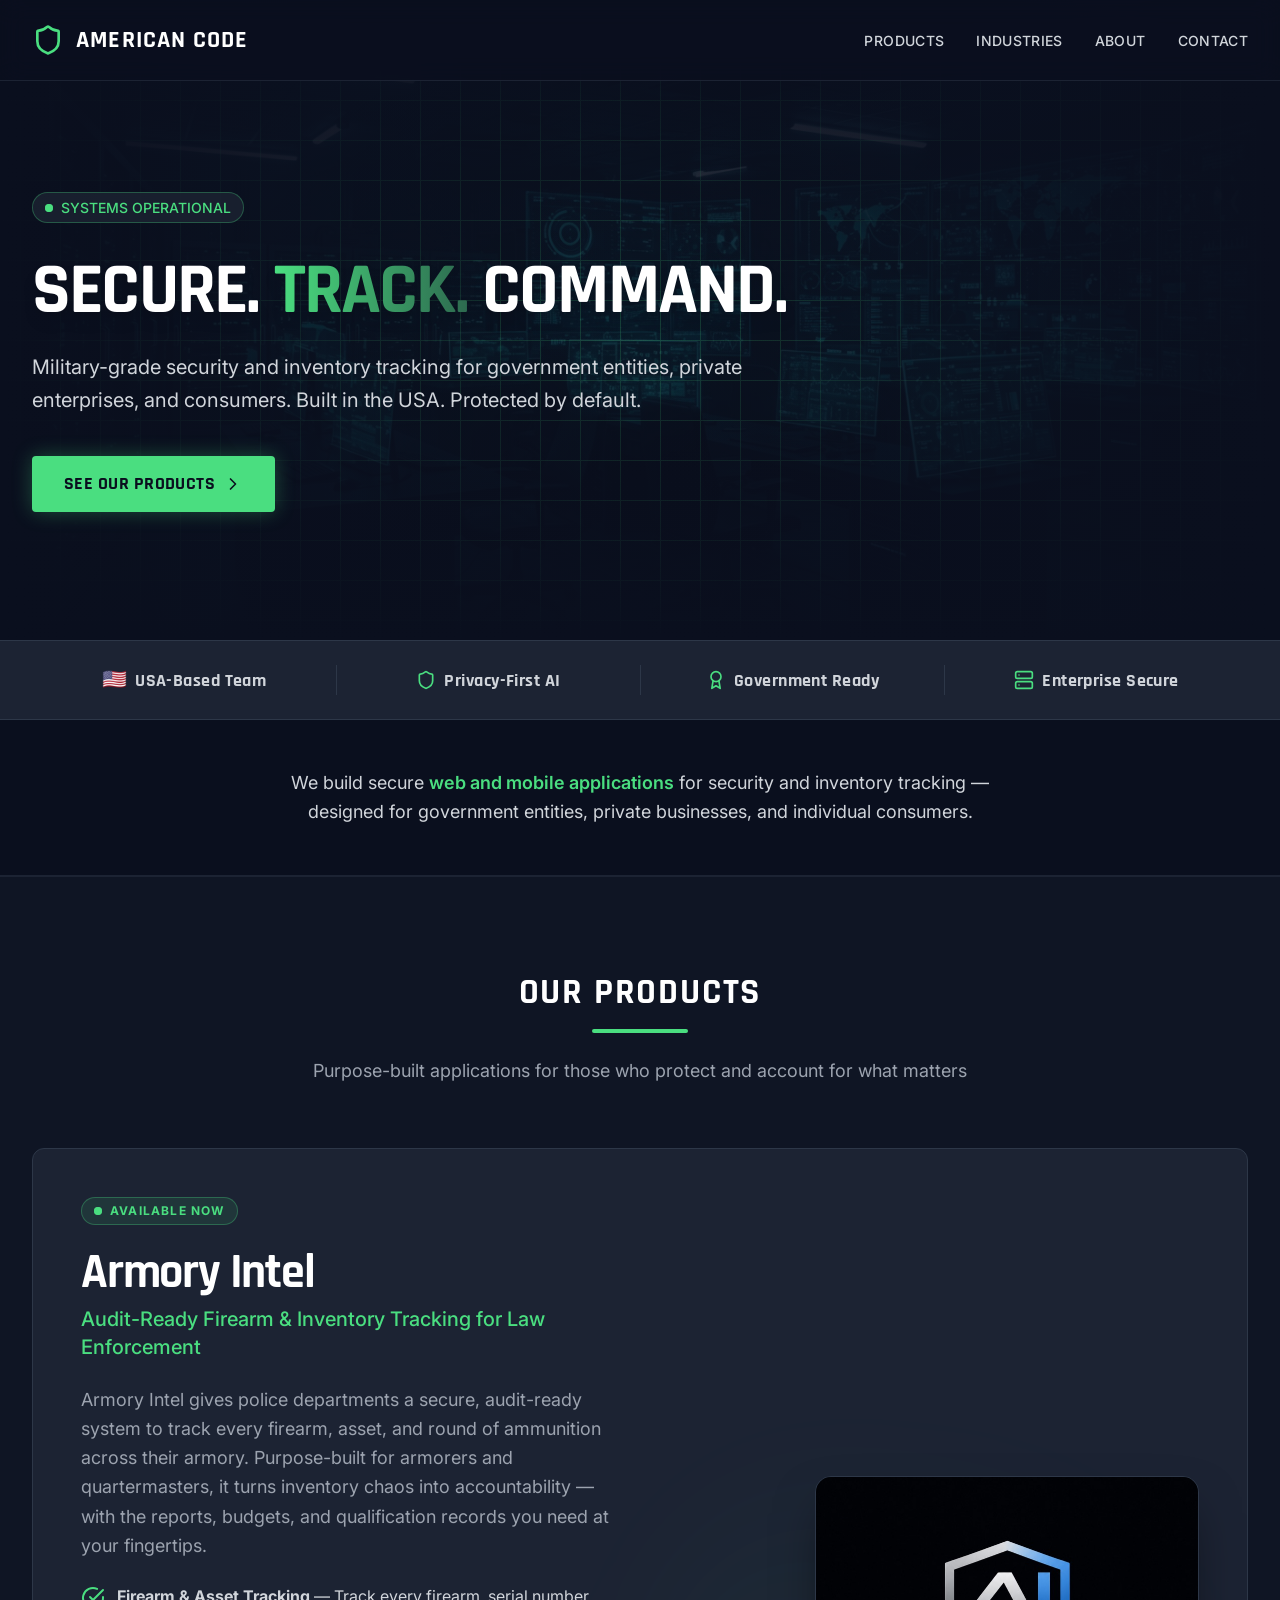
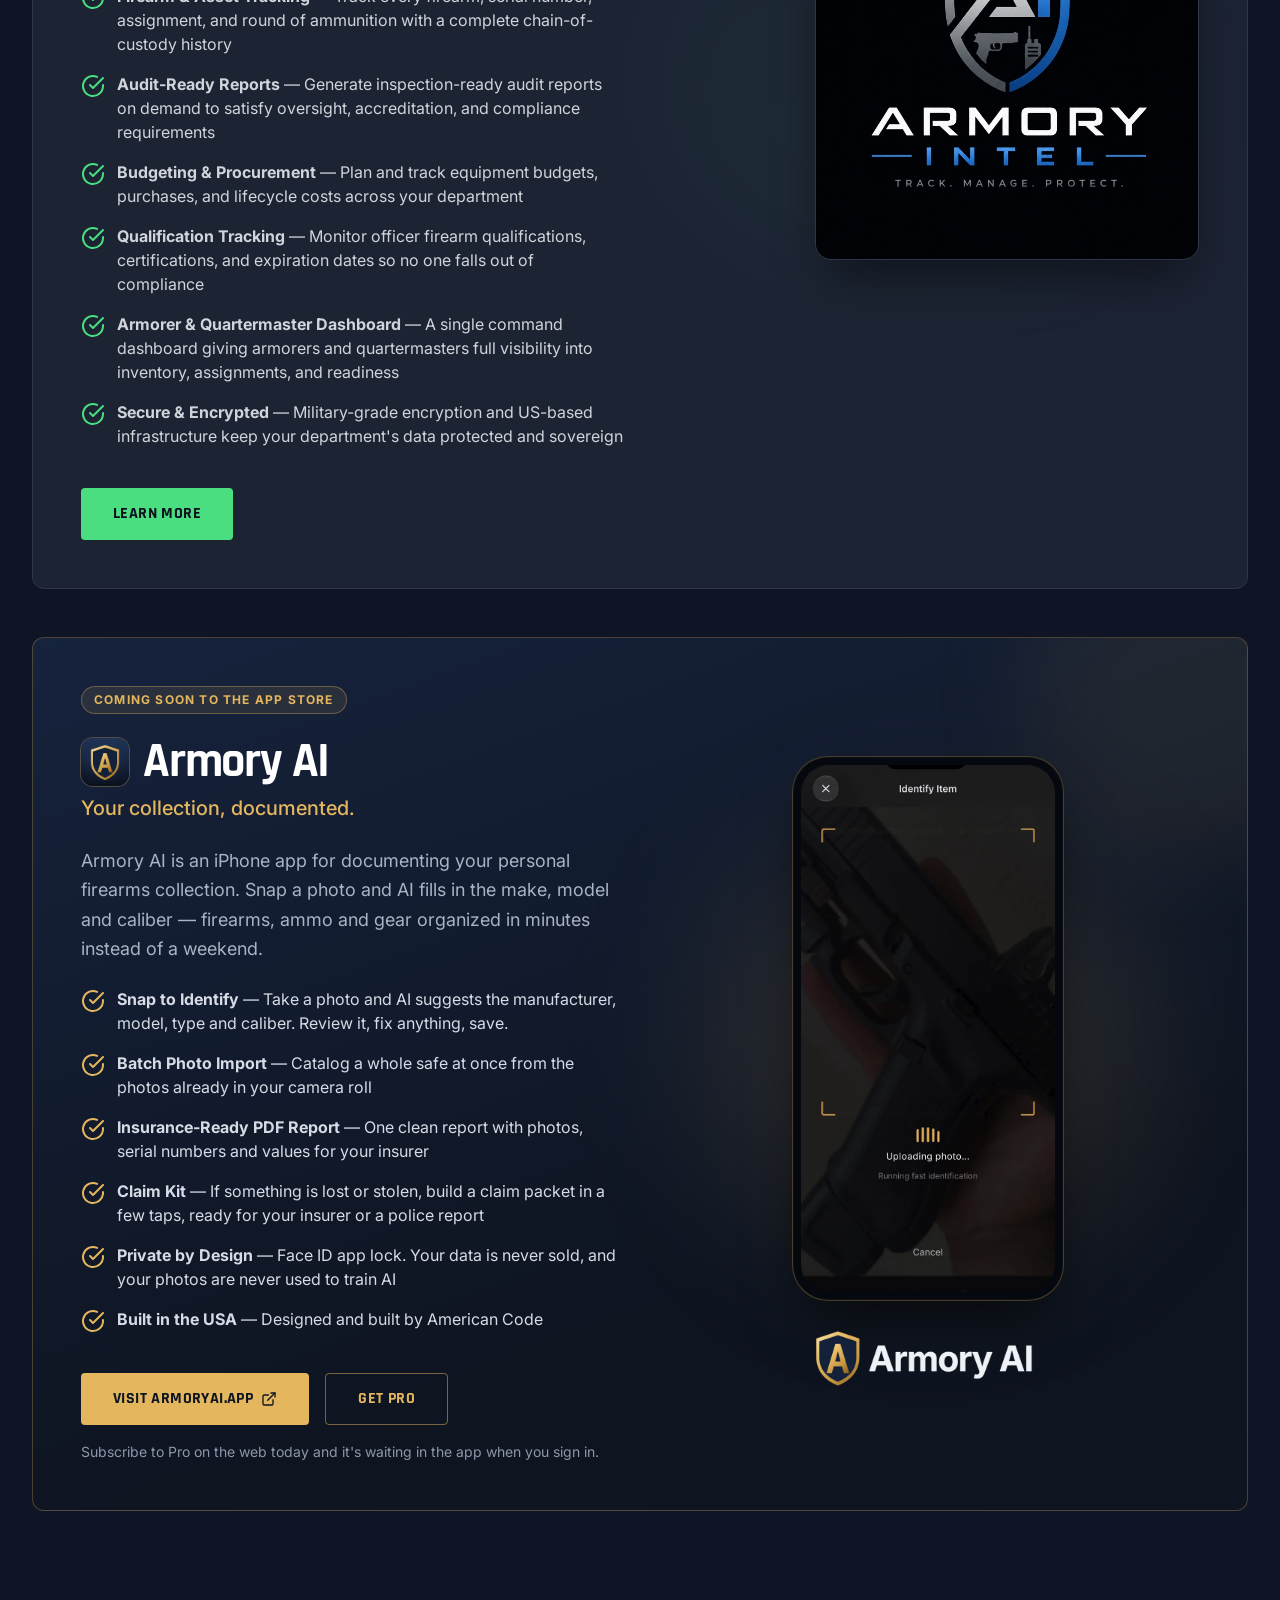
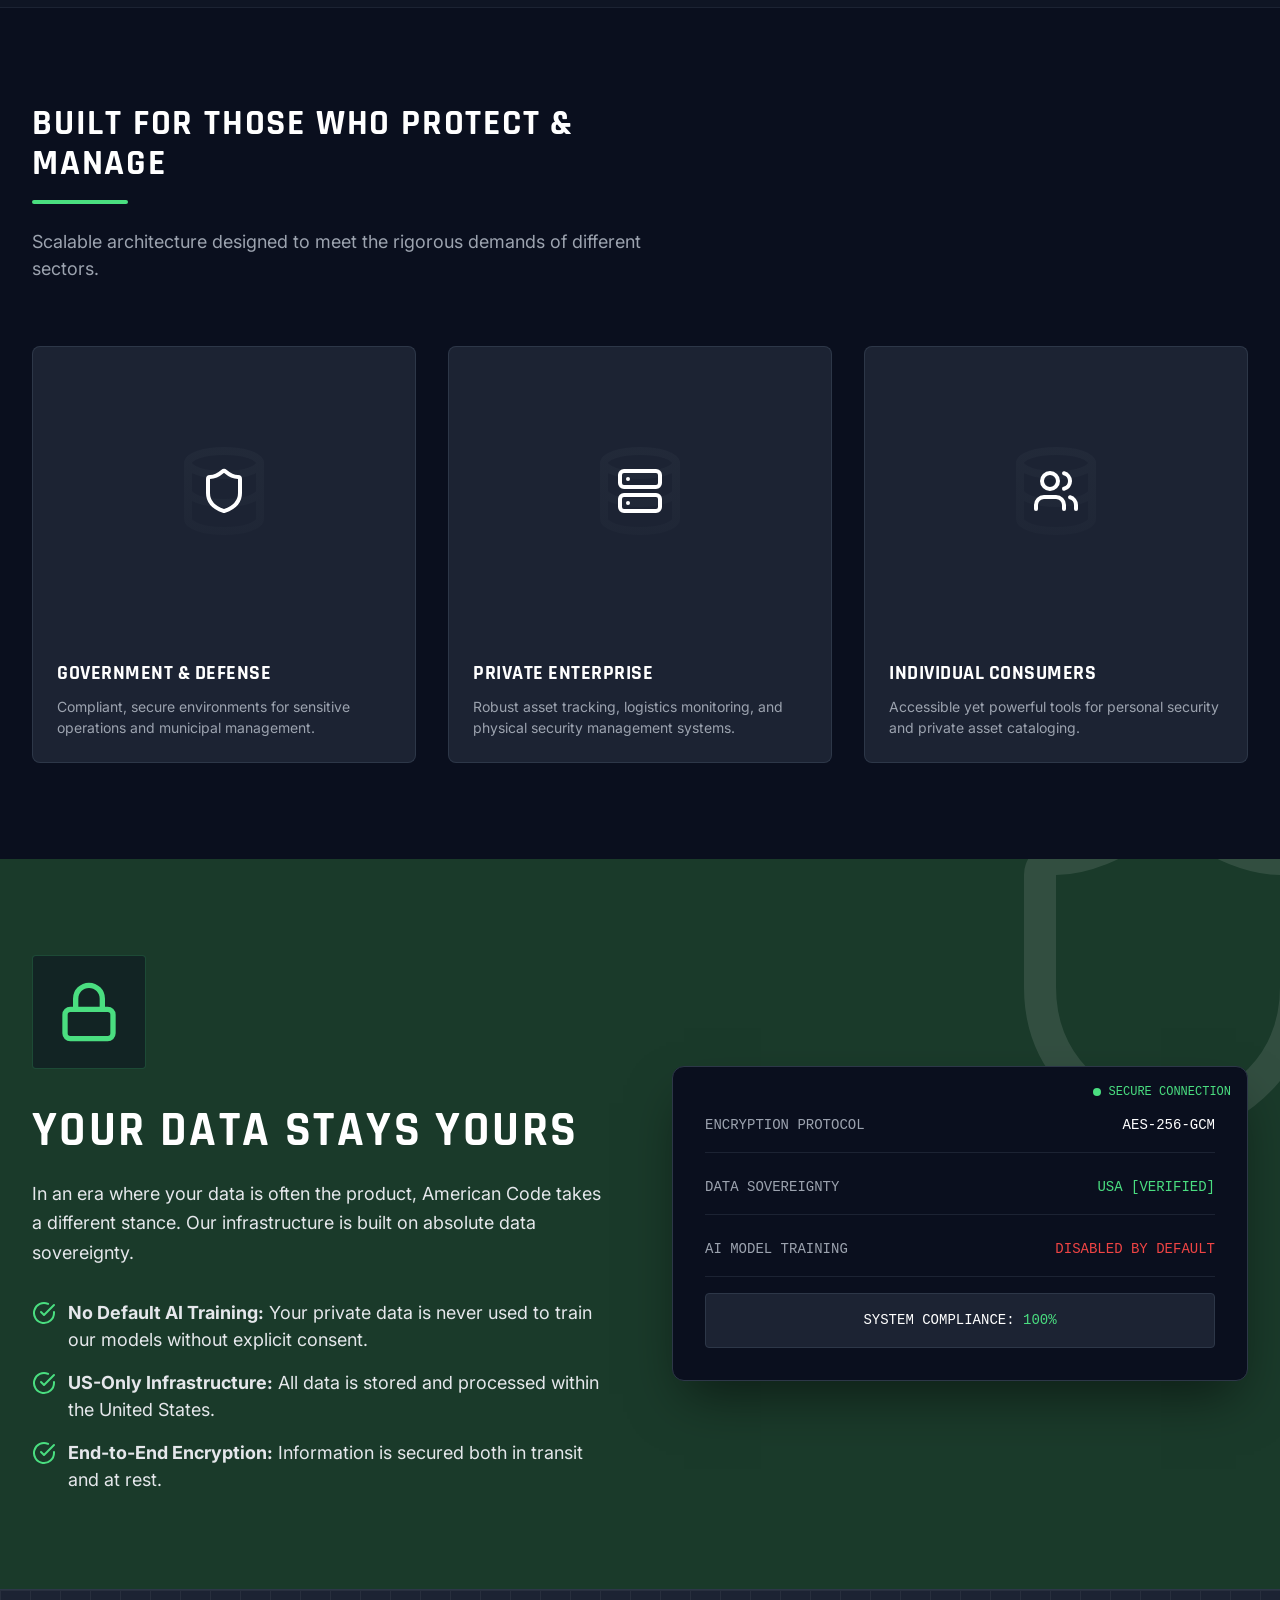
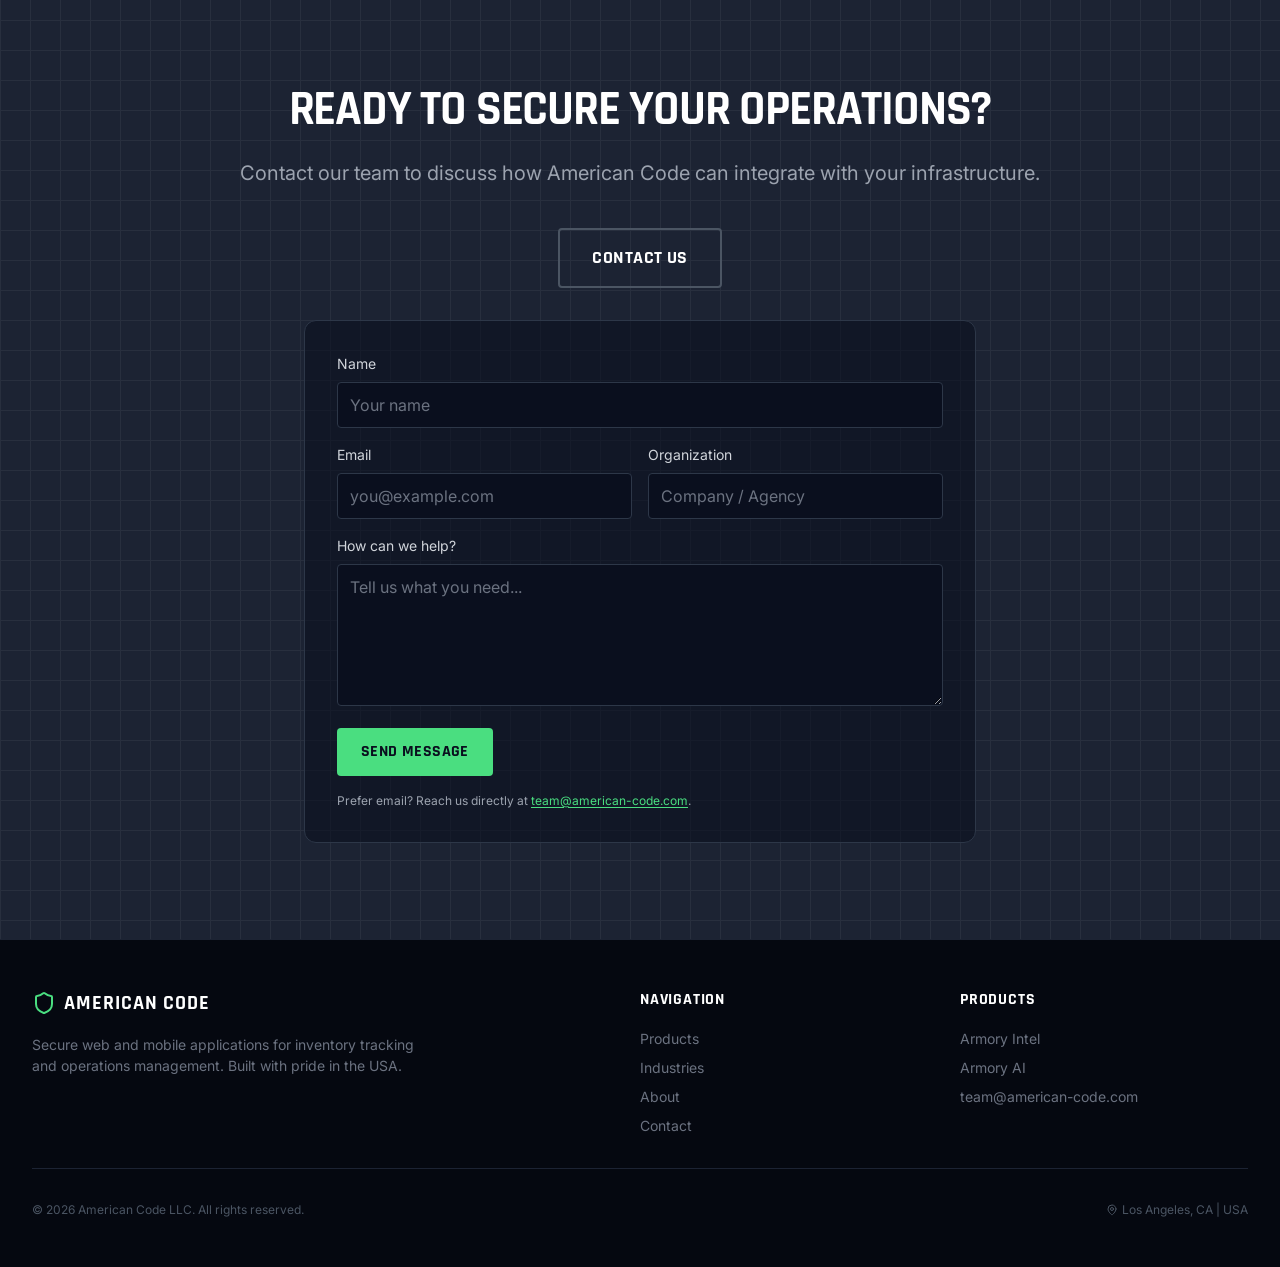
==== index.html @ b0c398af "feat: static American Code site with Armory AI replacing Vault AI Port of the Replit Next.js marketi" ====
<!doctype html>
<html lang="en">
<head>
  <meta charset="utf-8">
  <meta name="viewport" content="width=device-width, initial-scale=1">
  <title>American Code LLC — Secure Web &amp; Mobile Applications</title>
  <meta name="description" content="American Code LLC builds military-grade web and mobile applications for security and inventory tracking. Home of Armory Intel for police departments and Armory AI for personal firearm collections. Los Angeles, CA — 100% USA-based team.">
  <meta name="keywords" content="security apps, inventory tracking, government software, Armory Intel, Armory AI, firearm tracking, firearm collection app, police armory software, law enforcement inventory, audit ready reports, firearm qualification tracking, armorer quartermaster software, USA made software, Los Angeles tech">
  <meta name="robots" content="index, follow">
  <link rel="canonical" href="https://american-code.com/">
  <meta name="theme-color" content="#0a0f1e">

  <meta property="og:type" content="website">
  <meta property="og:locale" content="en_US">
  <meta property="og:site_name" content="American Code LLC">
  <meta property="og:url" content="https://american-code.com/">
  <meta property="og:title" content="American Code LLC — Secure Web &amp; Mobile Applications">
  <meta property="og:description" content="Home of Armory Intel and Armory AI. Secure inventory tracking for police departments and personal firearm collections. Built in Los Angeles with a 100% USA-based team.">
  <meta property="og:image" content="https://american-code.com/assets/og.jpg">
  <meta property="og:image:width" content="1200">
  <meta property="og:image:height" content="630">
  <meta property="og:image:alt" content="American Code LLC — Secure. Track. Command.">
  <meta name="twitter:card" content="summary_large_image">
  <meta name="twitter:title" content="American Code LLC">
  <meta name="twitter:description" content="Secure web &amp; mobile applications for security and inventory tracking. Privacy-first. USA-built.">
  <meta name="twitter:image" content="https://american-code.com/assets/og.jpg">

  <link rel="icon" href="favicon.svg" type="image/svg+xml">
  <link rel="icon" href="assets/favicon-32.png" sizes="32x32" type="image/png">
  <link rel="apple-touch-icon" href="assets/apple-touch-icon.png">

  <link rel="preconnect" href="https://fonts.googleapis.com">
  <link rel="preconnect" href="https://fonts.gstatic.com" crossorigin>
  <link href="https://fonts.googleapis.com/css2?family=Rajdhani:wght@500;600;700&family=Inter:wght@300;400;500;600&display=swap" rel="stylesheet">
  <link rel="stylesheet" href="styles.css">

  <script type="application/ld+json">
  {
    "@context": "https://schema.org",
    "@type": "Organization",
    "name": "American Code LLC",
    "url": "https://american-code.com/",
    "email": "team@american-code.com",
    "address": { "@type": "PostalAddress", "addressLocality": "Los Angeles", "addressRegion": "CA", "addressCountry": "US" }
  }
  </script>
</head>
<body>
  <svg width="0" height="0" style="position:absolute" aria-hidden="true">
    <defs>
      <symbol id="i-shield" viewBox="0 0 24 24"><path d="M20 13c0 5-3.5 7.5-7.66 8.95a1 1 0 0 1-.67-.01C7.5 20.5 4 18 4 13V6a1 1 0 0 1 1-1c2 0 4.5-1.2 6.24-2.72a1.17 1.17 0 0 1 1.52 0C14.51 3.81 17 5 19 5a1 1 0 0 1 1 1z"/></symbol>
      <symbol id="i-check" viewBox="0 0 24 24"><path d="M22 11.08V12a10 10 0 1 1-5.93-9.14"/><path d="m9 11 3 3L22 4"/></symbol>
      <symbol id="i-award" viewBox="0 0 24 24"><circle cx="12" cy="8" r="6"/><path d="M15.48 12.89 17 22l-5-3-5 3 1.52-9.11"/></symbol>
      <symbol id="i-server" viewBox="0 0 24 24"><rect width="20" height="8" x="2" y="2" rx="2" ry="2"/><rect width="20" height="8" x="2" y="14" rx="2" ry="2"/><line x1="6" x2="6.01" y1="6" y2="6"/><line x1="6" x2="6.01" y1="18" y2="18"/></symbol>
      <symbol id="i-database" viewBox="0 0 24 24"><ellipse cx="12" cy="5" rx="9" ry="3"/><path d="M3 5v14a9 3 0 0 0 18 0V5"/><path d="M3 12a9 3 0 0 0 18 0"/></symbol>
      <symbol id="i-users" viewBox="0 0 24 24"><path d="M16 21v-2a4 4 0 0 0-4-4H6a4 4 0 0 0-4 4v2"/><circle cx="9" cy="7" r="4"/><path d="M22 21v-2a4 4 0 0 0-3-3.87"/><path d="M16 3.13a4 4 0 0 1 0 7.75"/></symbol>
      <symbol id="i-lock" viewBox="0 0 24 24"><rect width="18" height="11" x="3" y="11" rx="2" ry="2"/><path d="M7 11V7a5 5 0 0 1 10 0v4"/></symbol>
      <symbol id="i-chevron" viewBox="0 0 24 24"><path d="m9 18 6-6-6-6"/></symbol>
      <symbol id="i-pin" viewBox="0 0 24 24"><path d="M20 10c0 6-8 12-8 12s-8-6-8-12a8 8 0 0 1 16 0Z"/><circle cx="12" cy="10" r="3"/></symbol>
      <symbol id="i-external" viewBox="0 0 24 24"><path d="M15 3h6v6"/><path d="M10 14 21 3"/><path d="M18 13v6a2 2 0 0 1-2 2H5a2 2 0 0 1-2-2V8a2 2 0 0 1 2-2h6"/></symbol>
    </defs>
  </svg>

  <!-- NAV BAR -->
  <nav class="nav" aria-label="Main">
    <div class="wrap nav-row">
      <a class="nav-brand" href="#top">
        <svg class="icon icon-8 green"><use href="#i-shield"/></svg>
        <span>AMERICAN CODE</span>
      </a>
      <div class="nav-links">
        <a href="#products">Products</a>
        <a href="#industries">Industries</a>
        <a href="#about">About</a>
        <a href="#contact-form">Contact</a>
      </div>
      <button class="nav-toggle" type="button" aria-label="Toggle mobile menu" aria-expanded="false" aria-controls="mobile-menu">
        <svg class="icon icon-6 open" viewBox="0 0 24 24"><line x1="4" x2="20" y1="6" y2="6"/><line x1="4" x2="20" y1="12" y2="12"/><line x1="4" x2="20" y1="18" y2="18"/></svg>
        <svg class="icon icon-6 close" viewBox="0 0 24 24"><path d="M18 6 6 18"/><path d="m6 6 12 12"/></svg>
      </button>
    </div>
    <div class="mobile-menu" id="mobile-menu" hidden>
      <a href="#products">Products</a>
      <a href="#industries">Industries</a>
      <a href="#about">About</a>
      <a href="#contact-form">Contact</a>
    </div>
  </nav>

  <main id="top">
    <!-- HERO -->
    <section class="hero">
      <div class="hero-bg" aria-hidden="true">
        <img src="assets/ac-hero.jpg" alt="">
        <div class="hero-grid"></div>
        <div class="fade-v"></div>
        <div class="fade-h"></div>
      </div>
      <div class="wrap hero-content">
        <div class="status-pill"><span class="ping"><span></span><span></span></span>SYSTEMS OPERATIONAL</div>
        <h1>Secure. <span class="grad">Track.</span> Command.</h1>
        <p class="hero-lede">Military-grade security and inventory tracking for government entities, private enterprises, and consumers. Built in the USA. Protected by default.</p>
        <div class="hero-cta">
          <a class="btn btn-green btn-lg btn-glow" href="#products">SEE OUR PRODUCTS <svg class="icon icon-5"><use href="#i-chevron"/></svg></a>
        </div>
      </div>
    </section>

    <!-- TRUST STRIP -->
    <div class="trust">
      <div class="wrap trust-grid">
        <div><span class="flag" aria-hidden="true">🇺🇸</span> USA-Based Team</div>
        <div><svg class="icon icon-5 green"><use href="#i-shield"/></svg> Privacy-First AI</div>
        <div><svg class="icon icon-5 green"><use href="#i-award"/></svg> Government Ready</div>
        <div><svg class="icon icon-5 green"><use href="#i-server"/></svg> Enterprise Secure</div>
      </div>
    </div>

    <!-- WHAT WE BUILD -->
    <div class="what" id="about">
      <div class="wrap narrow">
        <p>We build secure <span class="green strong">web and mobile applications</span> for security and inventory tracking — designed for government entities, private businesses, and individual consumers.</p>
      </div>
    </div>

    <!-- PRODUCTS -->
    <section id="products" class="products">
      <div class="wrap">
        <div class="section-head center">
          <h2>Our Products</h2>
          <div class="rule"></div>
          <p>Purpose-built applications for those who protect and account for what matters</p>
        </div>

        <div class="product-stack">
          <!-- Armory Intel -->
          <article class="product">
            <div class="product-grid">
              <div class="product-copy">
                <div class="badge badge-green"><span class="ping"><span></span><span></span></span>AVAILABLE NOW</div>
                <div>
                  <h3>Armory Intel</h3>
                  <p class="product-tag green">Audit-Ready Firearm &amp; Inventory Tracking for Law Enforcement</p>
                </div>
                <p class="product-desc">Armory Intel gives police departments a secure, audit-ready system to track every firearm, asset, and round of ammunition across their armory. Purpose-built for armorers and quartermasters, it turns inventory chaos into accountability — with the reports, budgets, and qualification records you need at your fingertips.</p>
                <ul class="checks">
                  <li><svg class="icon icon-6 green"><use href="#i-check"/></svg><span><strong>Firearm &amp; Asset Tracking</strong> — Track every firearm, serial number, assignment, and round of ammunition with a complete chain-of-custody history</span></li>
                  <li><svg class="icon icon-6 green"><use href="#i-check"/></svg><span><strong>Audit-Ready Reports</strong> — Generate inspection-ready audit reports on demand to satisfy oversight, accreditation, and compliance requirements</span></li>
                  <li><svg class="icon icon-6 green"><use href="#i-check"/></svg><span><strong>Budgeting &amp; Procurement</strong> — Plan and track equipment budgets, purchases, and lifecycle costs across your department</span></li>
                  <li><svg class="icon icon-6 green"><use href="#i-check"/></svg><span><strong>Qualification Tracking</strong> — Monitor officer firearm qualifications, certifications, and expiration dates so no one falls out of compliance</span></li>
                  <li><svg class="icon icon-6 green"><use href="#i-check"/></svg><span><strong>Armorer &amp; Quartermaster Dashboard</strong> — A single command dashboard giving armorers and quartermasters full visibility into inventory, assignments, and readiness</span></li>
                  <li><svg class="icon icon-6 green"><use href="#i-check"/></svg><span><strong>Secure &amp; Encrypted</strong> — Military-grade encryption and US-based infrastructure keep your department's data protected and sovereign</span></li>
                </ul>
                <div class="product-actions">
                  <a class="btn btn-green btn-lift" href="https://armoryintel.co" target="_blank" rel="noopener noreferrer">LEARN MORE</a>
                </div>
              </div>
              <div class="product-visual">
                <div class="glow glow-green" aria-hidden="true"></div>
                <img class="intel-logo" src="assets/armoryintel-logo.jpg" width="760" height="760" alt="Armory Intel" loading="lazy">
              </div>
            </div>
          </article>

          <!-- Armory AI -->
          <article class="product product-armory" id="armory-ai">
            <div class="product-grid">
              <div class="product-copy">
                <div class="badge badge-brass">COMING SOON TO THE APP STORE</div>
                <div>
                  <h3 class="armory-title"><img src="assets/armory-ai-icon.png" width="48" height="48" alt="">Armory AI</h3>
                  <p class="product-tag brass">Your collection, documented.</p>
                </div>
                <p class="product-desc">Armory AI is an iPhone app for documenting your personal firearms collection. Snap a photo and AI fills in the make, model and caliber — firearms, ammo and gear organized in minutes instead of a weekend.</p>
                <ul class="checks checks-brass">
                  <li><svg class="icon icon-6 brass"><use href="#i-check"/></svg><span><strong>Snap to Identify</strong> — Take a photo and AI suggests the manufacturer, model, type and caliber. Review it, fix anything, save.</span></li>
                  <li><svg class="icon icon-6 brass"><use href="#i-check"/></svg><span><strong>Batch Photo Import</strong> — Catalog a whole safe at once from the photos already in your camera roll</span></li>
                  <li><svg class="icon icon-6 brass"><use href="#i-check"/></svg><span><strong>Insurance-Ready PDF Report</strong> — One clean report with photos, serial numbers and values for your insurer</span></li>
                  <li><svg class="icon icon-6 brass"><use href="#i-check"/></svg><span><strong>Claim Kit</strong> — If something is lost or stolen, build a claim packet in a few taps, ready for your insurer or a police report</span></li>
                  <li><svg class="icon icon-6 brass"><use href="#i-check"/></svg><span><strong>Private by Design</strong> — Face ID app lock. Your data is never sold, and your photos are never used to train AI</span></li>
                  <li><svg class="icon icon-6 brass"><use href="#i-check"/></svg><span><strong>Built in the USA</strong> — Designed and built by American Code</span></li>
                </ul>
                <div class="product-actions">
                  <a class="btn btn-brass btn-lift" href="https://armoryai.app" target="_blank" rel="noopener">VISIT ARMORYAI.APP <svg class="icon icon-4"><use href="#i-external"/></svg></a>
                  <a class="btn btn-outline-brass" href="https://armoryai.app/pro/" target="_blank" rel="noopener">GET PRO</a>
                </div>
                <p class="product-note">Subscribe to Pro on the web today and it's waiting in the app when you sign in.</p>
              </div>
              <div class="product-visual">
                <div class="glow glow-brass" aria-hidden="true"></div>
                <div class="phone">
                  <img src="assets/armory-ai-demo.webp" width="680" height="1410" alt="Armory AI scanning a photo of a pistol and identifying it as a Glock 45 Gen 5 MOS, 9mm" loading="lazy">
                </div>
                <img class="armory-wordmark" src="assets/armory-ai-logo.png" width="640" height="177" alt="Armory AI" loading="lazy">
              </div>
            </div>
          </article>
        </div>
      </div>
    </section>

    <!-- INDUSTRIES -->
    <section id="industries" class="industries">
      <div class="wrap">
        <div class="section-head">
          <h2>Built For Those Who Protect &amp; Manage</h2>
          <div class="rule left"></div>
          <p>Scalable architecture designed to meet the rigorous demands of different sectors.</p>
        </div>
        <div class="ind-grid">
          <div class="ind">
            <div class="ind-art"><svg class="icon bg-icon"><use href="#i-database"/></svg><svg class="icon fg-icon"><use href="#i-shield"/></svg></div>
            <div class="ind-body"><h4>Government &amp; Defense</h4><p>Compliant, secure environments for sensitive operations and municipal management.</p></div>
          </div>
          <div class="ind">
            <div class="ind-art"><svg class="icon bg-icon"><use href="#i-database"/></svg><svg class="icon fg-icon"><use href="#i-server"/></svg></div>
            <div class="ind-body"><h4>Private Enterprise</h4><p>Robust asset tracking, logistics monitoring, and physical security management systems.</p></div>
          </div>
          <div class="ind">
            <div class="ind-art"><svg class="icon bg-icon"><use href="#i-database"/></svg><svg class="icon fg-icon"><use href="#i-users"/></svg></div>
            <div class="ind-body"><h4>Individual Consumers</h4><p>Accessible yet powerful tools for personal security and private asset cataloging.</p></div>
          </div>
        </div>
      </div>
    </section>

    <!-- PRIVACY -->
    <section class="privacy" id="privacy">
      <svg class="privacy-shield icon" aria-hidden="true"><use href="#i-shield"/></svg>
      <div class="wrap privacy-row">
        <div class="privacy-copy">
          <div class="lock-box"><svg class="icon icon-16 green"><use href="#i-lock"/></svg></div>
          <h2>Your Data Stays Yours</h2>
          <p class="privacy-lede">In an era where your data is often the product, American Code takes a different stance. Our infrastructure is built on absolute data sovereignty.</p>
          <ul class="checks checks-lg">
            <li><svg class="icon icon-6 green"><use href="#i-check"/></svg><span><strong>No Default AI Training:</strong> Your private data is never used to train our models without explicit consent.</span></li>
            <li><svg class="icon icon-6 green"><use href="#i-check"/></svg><span><strong>US-Only Infrastructure:</strong> All data is stored and processed within the United States.</span></li>
            <li><svg class="icon icon-6 green"><use href="#i-check"/></svg><span><strong>End-to-End Encryption:</strong> Information is secured both in transit and at rest.</span></li>
          </ul>
        </div>
        <div class="privacy-panel-wrap">
          <div class="terminal">
            <div class="terminal-status"><span class="dot"></span>SECURE CONNECTION</div>
            <div class="terminal-rows">
              <div class="trow"><span>ENCRYPTION PROTOCOL</span><span class="white">AES-256-GCM</span></div>
              <div class="trow"><span>DATA SOVEREIGNTY</span><span class="green">USA [VERIFIED]</span></div>
              <div class="trow"><span>AI MODEL TRAINING</span><span class="red">DISABLED BY DEFAULT</span></div>
              <div class="tfoot">SYSTEM COMPLIANCE: <span class="green">100%</span></div>
            </div>
          </div>
        </div>
      </div>
    </section>

    <!-- CONTACT -->
    <section id="contact" class="contact">
      <div class="contact-grid" aria-hidden="true"></div>
      <div class="wrap mid center contact-inner">
        <h2>Ready to Secure Your Operations?</h2>
        <p class="contact-lede">Contact our team to discuss how American Code can integrate with your infrastructure.</p>
        <div class="contact-cta">
          <a class="btn btn-ghost btn-lg" href="#contact-form">CONTACT US</a>
        </div>

        <div id="contact-form" class="form-wrap">
          <form class="form" action="mailto:team@american-code.com" method="post" enctype="text/plain">
            <div class="field">
              <label for="f-name">Name</label>
              <input id="f-name" name="name" required placeholder="Your name" autocomplete="name">
            </div>
            <div class="field-row">
              <div class="field">
                <label for="f-email">Email</label>
                <input id="f-email" name="email" type="email" required placeholder="you@example.com" autocomplete="email">
              </div>
              <div class="field">
                <label for="f-org">Organization</label>
                <input id="f-org" name="organization" placeholder="Company / Agency" autocomplete="organization">
              </div>
            </div>
            <div class="field">
              <label for="f-msg">How can we help?</label>
              <textarea id="f-msg" name="message" rows="5" required placeholder="Tell us what you need..."></textarea>
            </div>
            <p class="form-status" role="status" hidden></p>
            <button class="btn btn-green" type="submit">SEND MESSAGE</button>
            <p class="form-fine">Prefer email? Reach us directly at <a href="mailto:team@american-code.com">team@american-code.com</a>.</p>
          </form>
        </div>
      </div>
    </section>
  </main>

  <!-- FOOTER -->
  <footer class="footer">
    <div class="wrap">
      <div class="footer-grid">
        <div class="footer-about">
          <div class="footer-brand"><svg class="icon icon-6 green"><use href="#i-shield"/></svg><span>AMERICAN CODE</span></div>
          <p>Secure web and mobile applications for inventory tracking and operations management. Built with pride in the USA.</p>
        </div>
        <div>
          <h4>Navigation</h4>
          <ul>
            <li><a href="#products">Products</a></li>
            <li><a href="#industries">Industries</a></li>
            <li><a href="#about">About</a></li>
            <li><a href="#contact-form">Contact</a></li>
          </ul>
        </div>
        <div>
          <h4>Products</h4>
          <ul>
            <li><a href="https://armoryintel.co" target="_blank" rel="noopener noreferrer">Armory Intel</a></li>
            <li><a href="https://armoryai.app" target="_blank" rel="noopener">Armory AI</a></li>
            <li><a href="mailto:team@american-code.com">team@american-code.com</a></li>
          </ul>
        </div>
      </div>
      <div class="footer-bottom">
        <p>© 2026 American Code LLC. All rights reserved.</p>
        <p class="loc"><svg class="icon icon-3"><use href="#i-pin"/></svg> Los Angeles, CA | USA</p>
      </div>
    </div>
  </footer>

  <script src="main.js" defer></script>
</body>
</html>
---- styles.css ----
/* American Code LLC — static site styles (ported from the original Next.js/Tailwind build) */
:root {
  --bg: #0a0f1e;
  --bg-alt: #0f1524;
  --panel: #1c2333;
  --border: #2d3748;
  --green: #4ade80;
  --green-hover: #38b265;
  --green-deep: #2d6a4f;
  --forest: #1a3a2a;
  --footer: #050810;
  --red: #ef4444;
  --g200: #e5e7eb;
  --g300: #d1d5db;
  --g400: #9ca3af;
  --g500: #6b7280;
  --g600: #4b5563;
  /* Armory AI — Midnight & Brass */
  --navy: #0e1420;
  --navy-2: #16233d;
  --brass: #e4b65e;
  --brass-hover: #d2a24a;
  --head: "Rajdhani", system-ui, sans-serif;
  --body: "Inter", system-ui, -apple-system, "Segoe UI", sans-serif;
}

*, *::before, *::after { box-sizing: border-box; }
html { scroll-behavior: smooth; scroll-padding-top: 5rem; -webkit-text-size-adjust: 100%; }
body {
  margin: 0;
  background: var(--bg);
  color: var(--g300);
  font-family: var(--body);
  line-height: 1.5;
  overflow-x: hidden;
}
::selection { background: var(--green); color: var(--bg); }
img { max-width: 100%; display: block; }
a { color: inherit; text-decoration: none; }
h1, h2, h3, h4, p, ul { margin: 0; }
ul { padding: 0; list-style: none; }
strong { color: inherit; font-weight: 700; }

.wrap { max-width: 80rem; margin: 0 auto; padding: 0 1rem; }
.wrap.narrow { max-width: 48rem; }
.wrap.mid { max-width: 56rem; }
.center { text-align: center; }
@media (min-width: 640px) { .wrap { padding: 0 1.5rem; } }
@media (min-width: 1024px) { .wrap { padding: 0 2rem; } }

.green { color: var(--green); }
.brass { color: var(--brass); }
.red { color: var(--red); }
.white { color: #fff; }
.strong { font-weight: 600; }

/* Icons (lucide-style strokes) */
.icon { width: 1.5rem; height: 1.5rem; fill: none; stroke: currentColor; stroke-width: 2; stroke-linecap: round; stroke-linejoin: round; flex-shrink: 0; }
.icon-3 { width: .75rem; height: .75rem; }
.icon-4 { width: 1rem; height: 1rem; }
.icon-5 { width: 1.25rem; height: 1.25rem; }
.icon-6 { width: 1.5rem; height: 1.5rem; }
.icon-8 { width: 2rem; height: 2rem; }
.icon-16 { width: 4rem; height: 4rem; }

/* Buttons */
.btn {
  display: inline-flex; align-items: center; justify-content: center; gap: .5rem;
  font-family: var(--head); font-weight: 700; letter-spacing: .025em;
  padding: .875rem 2rem; border-radius: .25rem; border: 0; cursor: pointer;
  font-size: 1rem; line-height: 1.5rem;
  transition: background-color .15s, border-color .15s, color .15s, transform .15s;
}
.btn-lg { font-size: 1.125rem; padding: 1rem 2rem; }
.btn-green { background: var(--green); color: var(--bg); }
.btn-green:hover { background: var(--green-hover); }
.btn-glow { box-shadow: 0 0 20px rgba(74, 222, 128, .3); }
.btn-glow:hover, .btn-lift:hover { transform: translateY(-.25rem); }
.btn-ghost { background: transparent; border: 2px solid var(--g600); color: #fff; }
.btn-ghost:hover { border-color: #fff; }
.btn-brass { background: var(--brass); color: var(--navy); }
.btn-brass:hover { background: var(--brass-hover); }
.btn-outline-brass { background: transparent; border: 1px solid rgba(228, 182, 94, .5); color: var(--brass); padding: calc(.875rem - 1px) 2rem; }
.btn-outline-brass:hover { border-color: var(--brass); background: rgba(228, 182, 94, .08); }
.btn:focus-visible, a:focus-visible, button:focus-visible { outline: 2px solid var(--green); outline-offset: 2px; }

/* Ping dot */
.ping { position: relative; display: inline-flex; width: .5rem; height: .5rem; }
.ping span { position: absolute; inset: 0; border-radius: 9999px; background: currentColor; }
.ping span:first-child { opacity: .75; animation: ping 1s cubic-bezier(0, 0, .2, 1) infinite; }
@keyframes ping { 75%, 100% { transform: scale(2); opacity: 0; } }
@keyframes pulse { 50% { opacity: .5; } }

/* NAV */
.nav {
  position: fixed; top: 0; left: 0; right: 0; z-index: 50;
  background: rgba(10, 15, 30, .9);
  -webkit-backdrop-filter: blur(12px); backdrop-filter: blur(12px);
  border-bottom: 1px solid var(--panel);
}
.nav-row { display: flex; align-items: center; justify-content: space-between; height: 5rem; }
.nav-brand { display: flex; align-items: center; gap: .75rem; }
.nav-brand span { font-family: var(--head); font-weight: 700; font-size: 1.5rem; color: #fff; letter-spacing: .05em; }
.nav-links { display: none; gap: 2rem; }
.nav-links a, .mobile-menu a { font-size: .875rem; font-weight: 500; text-transform: uppercase; letter-spacing: .025em; transition: color .15s; }
.nav-links a:hover, .mobile-menu a:hover { color: var(--green); }
.nav-toggle { background: none; border: 0; color: var(--g300); padding: .5rem; margin-right: -.5rem; cursor: pointer; display: flex; }
.nav-toggle:hover { color: #fff; }
.nav-toggle .close { display: none; }
.nav-toggle[aria-expanded="true"] .open { display: none; }
.nav-toggle[aria-expanded="true"] .close { display: block; }
.mobile-menu { background: var(--panel); border-bottom: 1px solid var(--border); padding: .5rem .5rem .75rem; }
.mobile-menu[hidden] { display: none; }
.mobile-menu a { display: block; padding: .625rem .75rem; font-size: 1rem; }
@media (min-width: 768px) {
  .nav-links { display: flex; }
  .nav-toggle, .mobile-menu { display: none !important; }
}

/* HERO */
.hero { position: relative; overflow: hidden; padding: 8rem 0 5rem; }
@media (min-width: 1024px) { .hero { padding: 12rem 0 8rem; } }
.hero-bg { position: absolute; inset: 0; z-index: 0; }
.hero-bg img { position: absolute; inset: 0; width: 100%; height: 100%; object-fit: cover; opacity: .2; }
.hero-grid {
  position: absolute; inset: 0; opacity: .2;
  background-image: linear-gradient(var(--green) 1px, transparent 1px), linear-gradient(90deg, var(--green) 1px, transparent 1px);
  background-size: 40px 40px; background-position: center center;
}
.fade-v { position: absolute; inset: 0; background: linear-gradient(to bottom, var(--bg), transparent, var(--bg)); }
.fade-h { position: absolute; inset: 0; background: linear-gradient(to right, var(--bg), transparent, var(--bg)); }
.hero-content { position: relative; z-index: 10; text-align: center; }
@media (min-width: 1024px) { .hero-content { text-align: left; } }
.status-pill {
  display: inline-flex; align-items: center; gap: .5rem;
  padding: .25rem .75rem; border-radius: 9999px; margin-bottom: 2rem;
  background: rgba(28, 35, 51, .8); border: 1px solid rgba(74, 222, 128, .3);
  color: var(--green); font-size: .875rem; font-weight: 500;
}
.hero h1 {
  font-family: var(--head); font-weight: 700; text-transform: uppercase; color: #fff;
  font-size: 3rem; line-height: 1; letter-spacing: -.025em; margin-bottom: 1.5rem;
  filter: drop-shadow(0 10px 8px rgba(0,0,0,.04)) drop-shadow(0 4px 3px rgba(0,0,0,.1));
}
@media (min-width: 640px) { .hero h1 { font-size: 3.75rem; } }
@media (min-width: 1024px) { .hero h1 { font-size: 4.5rem; } }
.grad { background: linear-gradient(to right, var(--green), var(--green-deep)); -webkit-background-clip: text; background-clip: text; color: transparent; }
.hero-lede { margin: 1rem auto 2.5rem; max-width: 48rem; font-size: 1.25rem; line-height: 1.625; color: var(--g300); }
@media (min-width: 1024px) { .hero-lede { margin-left: 0; } }
.hero-cta { display: flex; flex-direction: column; gap: 1rem; justify-content: center; }
@media (min-width: 640px) { .hero-cta { flex-direction: row; } }
@media (min-width: 1024px) { .hero-cta { justify-content: flex-start; } }

/* TRUST STRIP */
.trust { background: var(--panel); border-top: 1px solid var(--border); border-bottom: 1px solid var(--border); }
.trust-grid { display: grid; grid-template-columns: repeat(2, 1fr); gap: 1.5rem; padding-top: 1.5rem; padding-bottom: 1.5rem; text-align: center; }
.trust-grid > div {
  display: flex; align-items: center; justify-content: center; gap: .5rem;
  font-family: var(--head); font-weight: 700; font-size: 1.125rem; letter-spacing: .025em; color: var(--g300);
}
.trust-grid .flag { font-size: 1.25rem; }
@media (min-width: 768px) {
  .trust-grid { grid-template-columns: repeat(4, 1fr); gap: 0; }
  .trust-grid > div + div { border-left: 1px solid var(--border); }
}
@media (max-width: 400px) { .trust-grid { gap: 1.25rem .5rem; } .trust-grid > div { font-size: .95rem; letter-spacing: 0; gap: .375rem; } }

/* WHAT WE BUILD */
.what { padding: 3rem 0; background: var(--bg); border-bottom: 1px solid var(--panel); text-align: center; }
.what p { font-size: 1.125rem; line-height: 1.625; }

/* SECTION HEADS */
.section-head { margin-bottom: 4rem; max-width: 42rem; }
.section-head.center { margin-left: auto; margin-right: auto; max-width: none; }
.section-head h2 {
  font-family: var(--head); font-weight: 700; font-size: 2.25rem; line-height: 2.5rem;
  color: #fff; letter-spacing: .05em; text-transform: uppercase; margin-bottom: 1rem;
}
.section-head p { color: var(--g400); font-size: 1.125rem; }
.section-head.center p { max-width: 42rem; margin: 0 auto; }
.rule { height: .25rem; width: 6rem; background: var(--green); border-radius: .25rem; margin: 0 auto 1.5rem; }
.rule.left { margin-left: 0; }

/* PRODUCTS */
.products { padding: 6rem 0; background: var(--bg-alt); border-top: 1px solid var(--panel); position: relative; }
.product-stack { display: flex; flex-direction: column; gap: 3rem; }
.product { background: var(--panel); border: 1px solid var(--border); border-radius: .75rem; overflow: hidden; position: relative; }
.product-grid { display: grid; gap: 2rem; align-items: center; padding: 2rem 1.25rem; }
@media (min-width: 640px) { .product-grid { padding: 2rem; } }
@media (min-width: 768px) { .product-grid { grid-template-columns: 1fr 1fr; } }
@media (min-width: 1024px) { .product-grid { padding: 3rem; } }
.product-copy { display: flex; flex-direction: column; gap: 1.5rem; min-width: 0; }
.badge {
  align-self: flex-start; display: inline-flex; align-items: center; gap: .5rem;
  padding: .25rem .75rem; border-radius: 9999px; font-size: .75rem; font-weight: 700; letter-spacing: .1em;
}
.badge-green { background: rgba(74, 222, 128, .1); border: 1px solid rgba(74, 222, 128, .3); color: var(--green); }
.badge-brass { background: rgba(228, 182, 94, .1); border: 1px solid rgba(228, 182, 94, .35); color: var(--brass); }
.product h3 {
  font-family: var(--head); font-weight: 700; color: #fff; letter-spacing: -.025em;
  font-size: 2.25rem; line-height: 2.5rem; margin-bottom: .5rem;
}
@media (min-width: 1024px) { .product h3 { font-size: 3rem; line-height: 1; } }
.product-tag { font-size: 1.25rem; font-weight: 500; line-height: 1.4; }
.product-desc { color: var(--g400); font-size: 1.125rem; line-height: 1.625; }
.checks { display: flex; flex-direction: column; gap: 1rem; }
.checks li { display: flex; align-items: flex-start; gap: .75rem; }
.checks li .icon { margin-top: .125rem; }
.checks li span { color: var(--g300); }
.checks-lg li span { color: var(--g200); font-size: 1.125rem; }
.product-actions { display: flex; flex-wrap: wrap; align-items: center; gap: 1rem; padding-top: 1rem; }
.product-visual { position: relative; display: flex; justify-content: center; align-items: center; }
@media (min-width: 1024px) { .product-visual { justify-content: flex-end; } }
.glow { position: absolute; inset: 0; border-radius: 9999px; filter: blur(64px); opacity: .5; }
.glow-green { background: linear-gradient(to top right, rgba(74, 222, 128, .1), transparent); }
.glow-brass { background: radial-gradient(circle at 50% 45%, rgba(228, 182, 94, .22), transparent 65%); opacity: 1; }
.intel-logo { position: relative; z-index: 10; width: 100%; max-width: 24rem; height: auto; border-radius: 1rem; border: 1px solid var(--border); box-shadow: 0 25px 50px -12px rgba(0,0,0,.5); }

/* Armory AI card — Midnight & Brass */
.product-armory {
  background: linear-gradient(160deg, var(--navy-2) 0%, var(--navy) 70%);
  border-color: rgba(228, 182, 94, .28);
}
.product-armory::before {
  content: ""; position: absolute; top: -6rem; right: -6rem; width: 20rem; height: 20rem;
  border-radius: 9999px; background: rgba(228, 182, 94, .07); filter: blur(48px); pointer-events: none;
}
.armory-title { display: flex; align-items: center; gap: .875rem; }
.armory-title img { width: 3rem; height: 3rem; border-radius: .75rem; box-shadow: 0 0 0 1px rgba(228, 182, 94, .3); }
.product-armory .product-desc { color: #aab3c5; }
.product-armory .checks li span { color: #d6dbe5; }
.product-note { font-size: .875rem; color: #8d97ab; margin-top: -.5rem; }
.product-armory .product-visual { flex-direction: column; gap: 1.5rem; }
.phone {
  position: relative; z-index: 10; width: 100%; max-width: 17rem;
  border-radius: 2.25rem; padding: .5rem; background: #05080f;
  border: 1px solid rgba(228, 182, 94, .3);
  box-shadow: 0 30px 60px -15px rgba(0,0,0,.7), 0 0 0 1px rgba(255,255,255,.03) inset;
}
.phone img { width: 100%; height: auto; border-radius: 1.75rem; }
.armory-wordmark { position: relative; z-index: 10; width: 100%; max-width: 15rem; height: auto; }
@media (min-width: 1024px) { .product-armory .product-visual { align-items: center; } }

/* INDUSTRIES */
.industries { padding: 6rem 0; background: var(--bg); border-top: 1px solid var(--panel); }
.ind-grid { display: grid; gap: 2rem; }
@media (min-width: 768px) { .ind-grid { grid-template-columns: repeat(3, 1fr); } }
.ind-art {
  aspect-ratio: 4 / 3; background: var(--panel); border: 1px solid var(--border); border-bottom: 0;
  border-radius: .5rem .5rem 0 0; display: flex; align-items: center; justify-content: center;
  position: relative; overflow: hidden;
}
.ind-art::after { content: ""; position: absolute; inset: 0; background: linear-gradient(to top, var(--panel), transparent); z-index: 1; }
.ind-art .bg-icon { position: absolute; width: 6rem; height: 6rem; color: var(--g600); opacity: .2; transition: color .15s; z-index: 0; }
.ind:hover .bg-icon { color: var(--green); }
.ind-art .fg-icon { position: relative; z-index: 2; width: 3rem; height: 3rem; color: #fff; }
.ind-body { background: var(--panel); padding: 1.5rem; border: 1px solid var(--border); border-top: 0; border-radius: 0 0 .5rem .5rem; }
.ind-body h4 { font-family: var(--head); font-weight: 700; font-size: 1.25rem; color: #fff; letter-spacing: .025em; text-transform: uppercase; margin-bottom: .5rem; }
.ind-body p { font-size: .875rem; color: var(--g400); }

/* PRIVACY */
.privacy { padding: 6rem 0; background: var(--forest); position: relative; overflow: hidden; }
.privacy-shield { position: absolute; top: -5rem; right: -5rem; width: 24rem; height: 24rem; color: #fff; opacity: .1; }
.privacy-row { position: relative; z-index: 10; display: flex; flex-direction: column; align-items: center; gap: 4rem; }
.privacy-copy, .privacy-panel-wrap { width: 100%; }
@media (min-width: 1024px) { .privacy-row { flex-direction: row; } .privacy-copy, .privacy-panel-wrap { width: 50%; } }
.lock-box { display: inline-block; background: rgba(10, 15, 30, .5); padding: 1.5rem; border-radius: .25rem; border: 1px solid rgba(74, 222, 128, .2); margin-bottom: 2rem; }
.lock-box .icon { display: block; }
.privacy h2 { font-family: var(--head); font-weight: 700; font-size: 2.25rem; line-height: 2.5rem; color: #fff; letter-spacing: .05em; text-transform: uppercase; margin-bottom: 1.5rem; }
@media (min-width: 640px) { .privacy h2 { font-size: 3rem; line-height: 1; } }
.privacy-lede { font-size: 1.125rem; color: var(--g200); margin-bottom: 2rem; line-height: 1.625; }
.terminal { position: relative; background: var(--bg); border: 1px solid var(--border); border-radius: .75rem; padding: 2rem 1.25rem; box-shadow: 0 25px 50px -12px rgba(0,0,0,.5); }
@media (min-width: 640px) { .terminal { padding: 2rem; } }
.terminal-status { position: absolute; top: 0; right: 0; padding: 1rem; display: flex; align-items: center; gap: .5rem; font-size: .75rem; font-family: ui-monospace, SFMono-Regular, Menlo, monospace; color: var(--green); }
.terminal-status .dot { width: .5rem; height: .5rem; border-radius: 9999px; background: var(--green); animation: pulse 2s cubic-bezier(.4,0,.6,1) infinite; }
.terminal-rows { margin-top: 1rem; display: flex; flex-direction: column; gap: 1.5rem; font-family: ui-monospace, SFMono-Regular, Menlo, monospace; font-size: .875rem; color: var(--g400); }
.trow { display: flex; justify-content: space-between; gap: 1rem; flex-wrap: wrap; border-bottom: 1px solid var(--panel); padding-bottom: 1rem; }
.tfoot { background: var(--panel); padding: 1rem; border-radius: .25rem; text-align: center; color: #fff; border: 1px solid var(--border); margin-top: -.5rem; }
@media (max-width: 420px) { .terminal-rows { font-size: .75rem; } }

/* CONTACT */
.contact { padding: 6rem 0; background: var(--panel); border-top: 1px solid var(--border); position: relative; overflow: hidden; }
.contact-grid { position: absolute; inset: 0; opacity: .05; background-image: linear-gradient(#fff 1px, transparent 1px), linear-gradient(90deg, #fff 1px, transparent 1px); background-size: 30px 30px; }
.contact-inner { position: relative; z-index: 10; }
.contact h2 { font-family: var(--head); font-weight: 700; font-size: 2.25rem; line-height: 2.5rem; color: #fff; letter-spacing: -.025em; text-transform: uppercase; margin-bottom: 1.5rem; }
@media (min-width: 640px) { .contact h2 { font-size: 3rem; line-height: 1; } }
.contact-lede { font-size: 1.25rem; color: var(--g400); margin-bottom: 2.5rem; }
.contact-cta { display: flex; justify-content: center; margin-bottom: 2rem; }
.form-wrap { max-width: 42rem; margin: 0 auto; text-align: left; scroll-margin-top: 6rem; }
.form { background: rgba(10, 15, 30, .6); border: 1px solid var(--border); border-radius: .75rem; padding: 1.5rem; display: flex; flex-direction: column; gap: 1rem; }
@media (min-width: 640px) { .form { padding: 2rem; } }
.field label { display: block; font-size: .875rem; color: var(--g300); margin-bottom: .5rem; }
.field input, .field textarea {
  width: 100%; background: var(--bg); border: 1px solid var(--border); border-radius: .25rem;
  padding: .625rem .75rem; color: #fff; font: inherit; font-size: 1rem;
}
.field input::placeholder, .field textarea::placeholder { color: var(--g500); }
.field input:focus, .field textarea:focus { outline: none; border-color: var(--green); }
.field textarea { resize: vertical; }
.field-row { display: grid; gap: 1rem; }
@media (min-width: 640px) { .field-row { grid-template-columns: 1fr 1fr; } }
.form .btn { align-self: flex-start; padding: .75rem 1.5rem; }
.form-status { font-size: .875rem; color: var(--green); }
.form-fine { font-size: .75rem; color: var(--g400); }
.form-fine a, .form-status a { color: var(--green); text-decoration: underline; text-underline-offset: 2px; }
.form-fine a:hover { color: #7ef5a6; }

/* FOOTER */
.footer { background: var(--footer); padding: 3rem 0; border-top: 1px solid var(--panel); }
.footer-grid { display: grid; gap: 2rem; margin-bottom: 2rem; padding-bottom: 2rem; border-bottom: 1px solid var(--panel); }
@media (min-width: 768px) { .footer-grid { grid-template-columns: 2fr 1fr 1fr; } }
.footer-brand { display: flex; align-items: center; gap: .5rem; margin-bottom: 1rem; }
.footer-brand span { font-family: var(--head); font-weight: 700; font-size: 1.25rem; color: #fff; letter-spacing: .05em; }
.footer-about p { font-size: .875rem; color: var(--g500); max-width: 24rem; }
.footer h4 { font-family: var(--head); font-weight: 700; color: #fff; letter-spacing: .05em; text-transform: uppercase; margin-bottom: 1rem; }
.footer ul { display: flex; flex-direction: column; gap: .5rem; font-size: .875rem; color: var(--g500); }
.footer ul a { transition: color .15s; overflow-wrap: anywhere; }
.footer ul a:hover { color: var(--green); }
.footer-bottom { display: flex; flex-direction: column; align-items: center; gap: .5rem; font-size: .75rem; color: var(--g600); }
.footer-bottom .loc { display: flex; align-items: center; gap: .25rem; }
@media (min-width: 768px) { .footer-bottom { flex-direction: row; justify-content: space-between; } }

@media (prefers-reduced-motion: reduce) {
  html { scroll-behavior: auto; }
  .ping span:first-child, .terminal-status .dot { animation: none; }
  .btn { transition: none; }
}
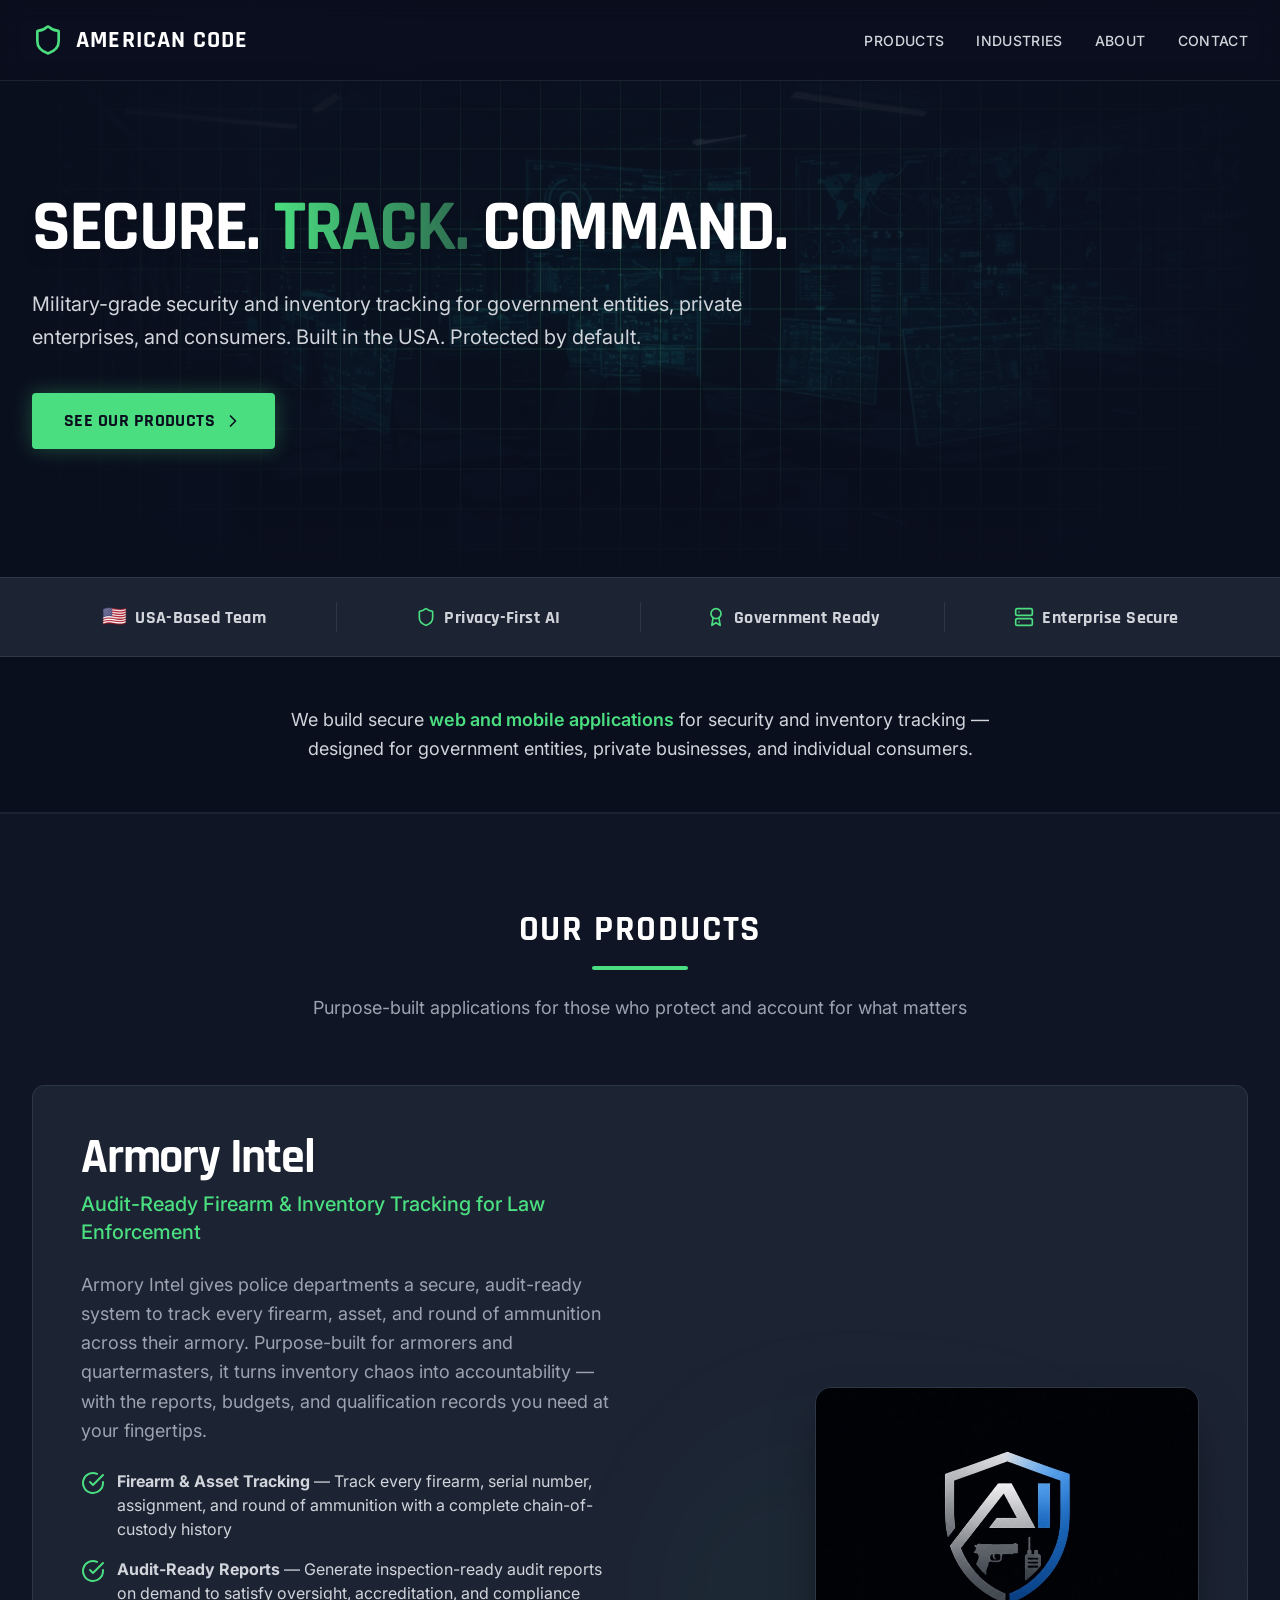
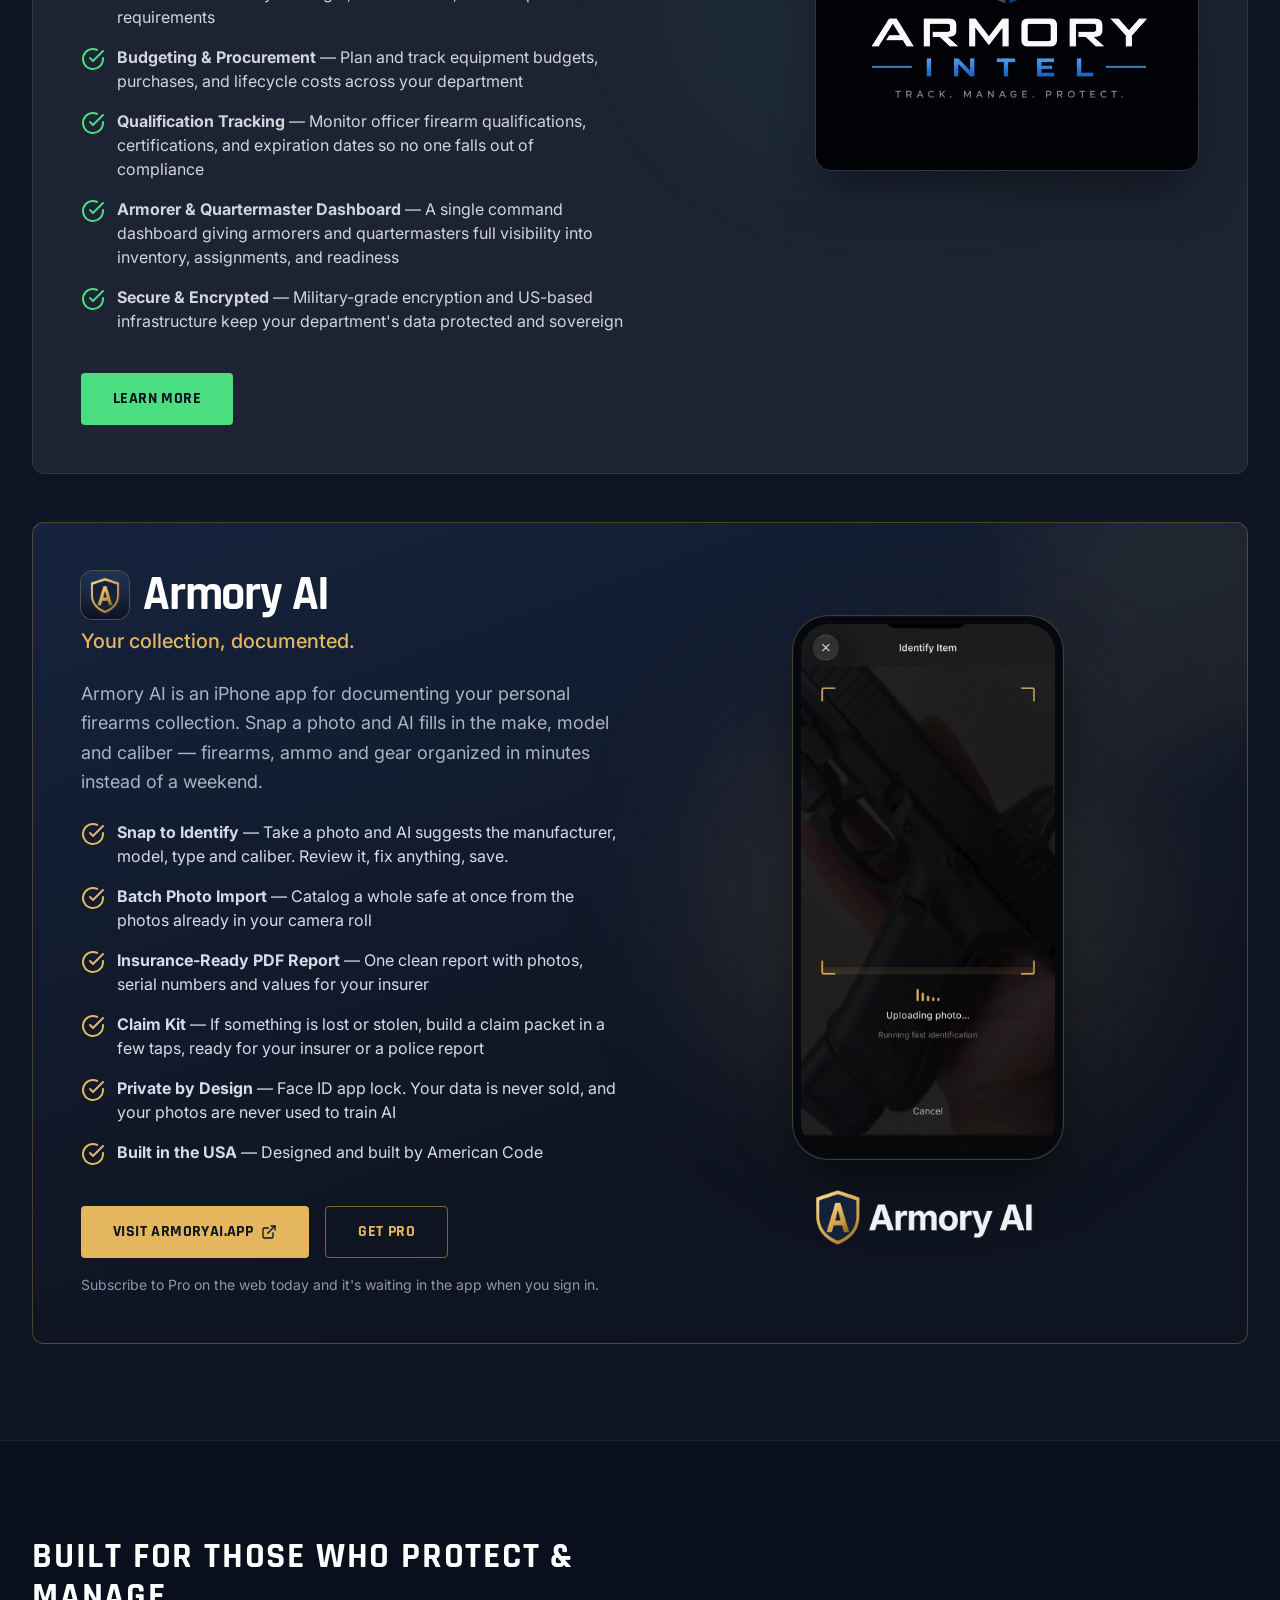
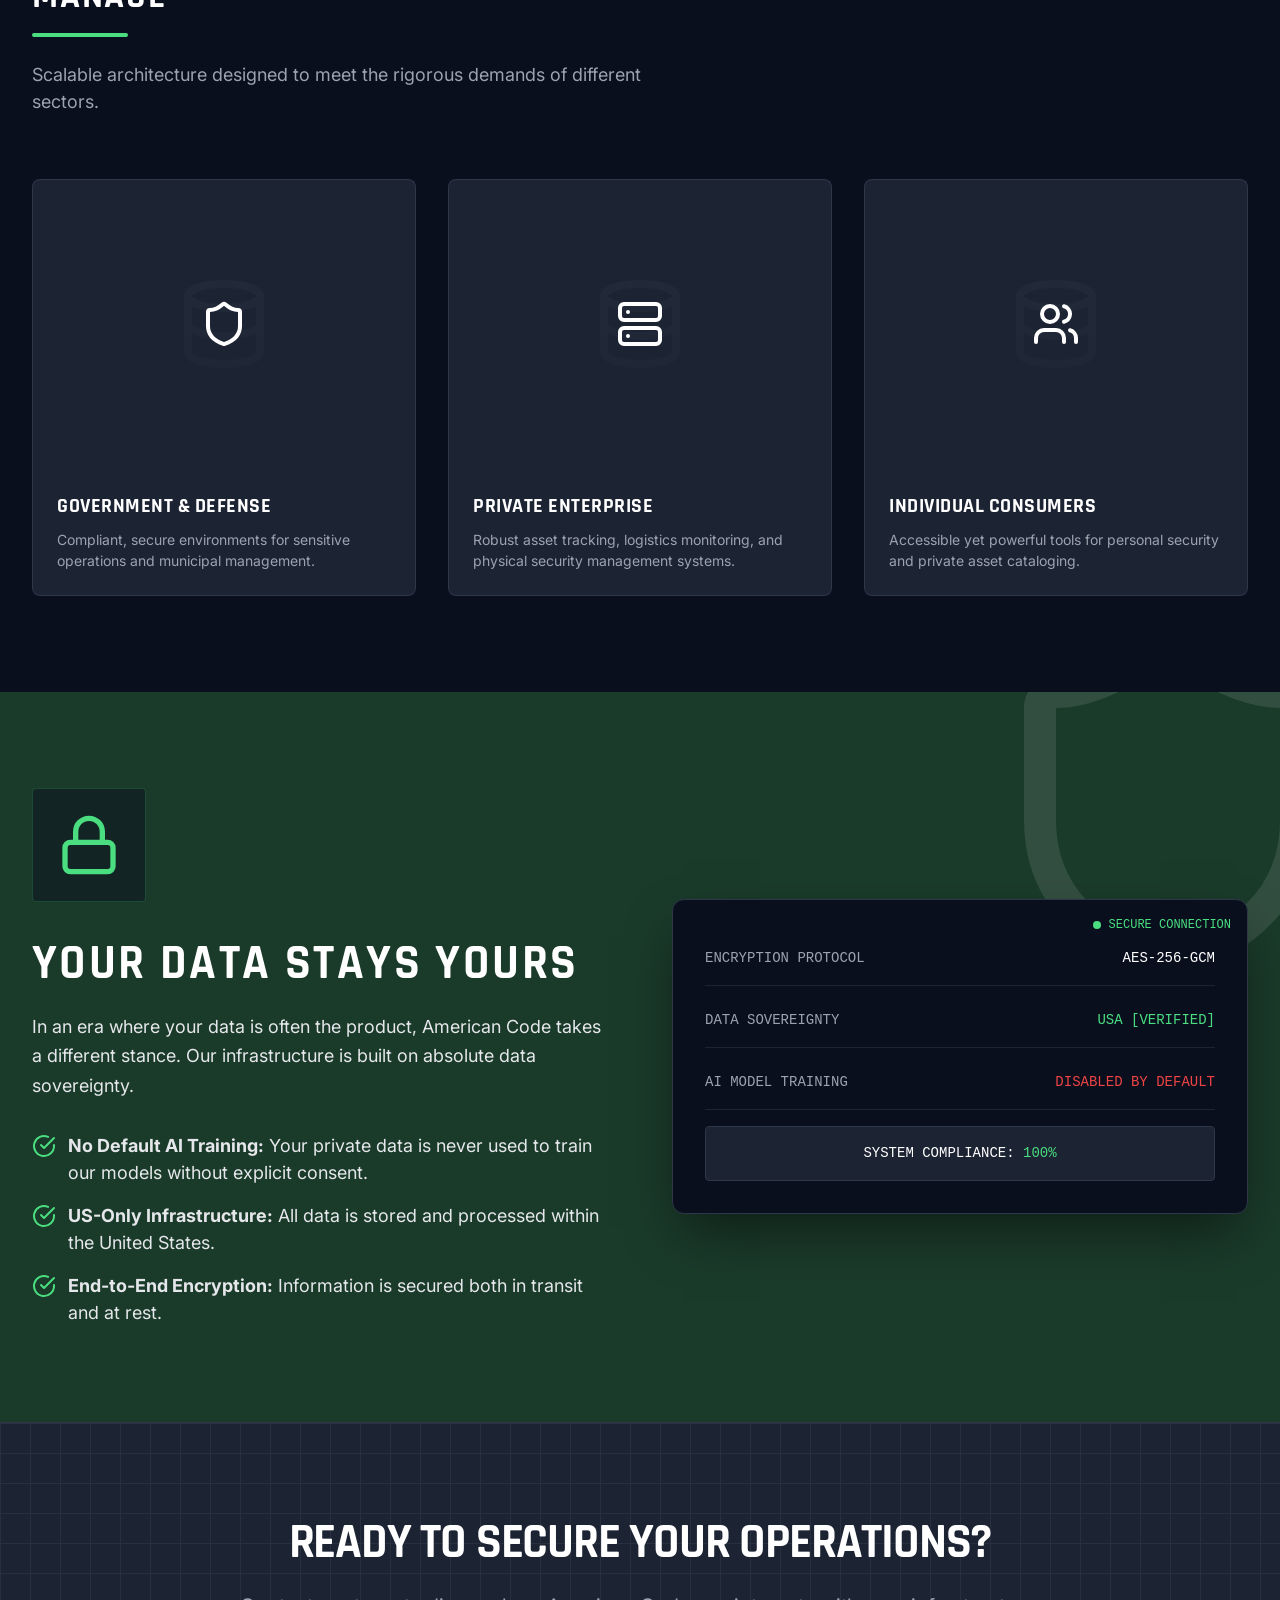
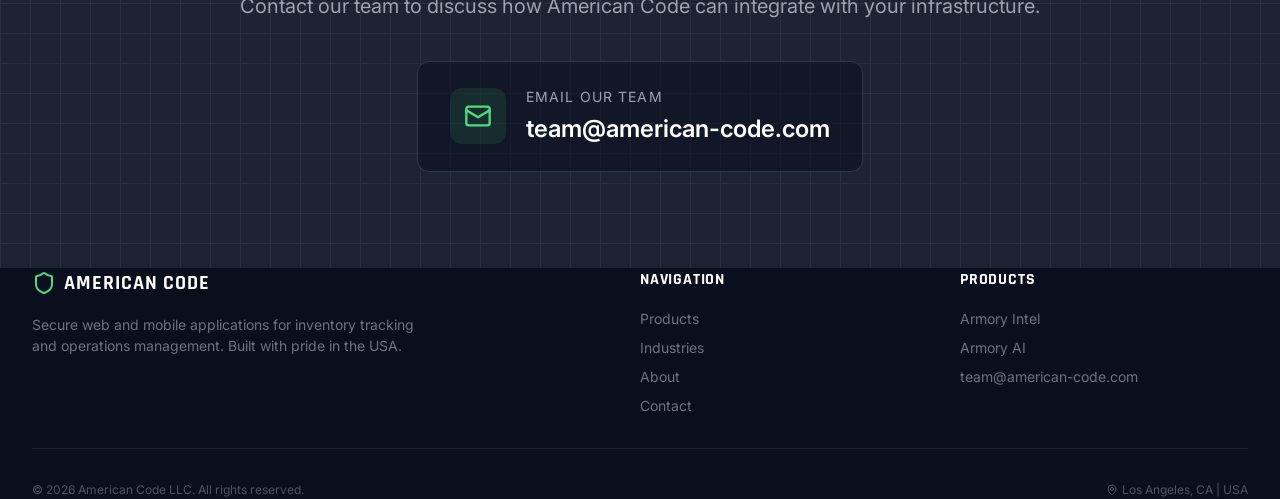
==== commit 3ac64f89: "Remove status badges; replace contact form with team email" ====
--- a/index.html
+++ b/index.html
@@ -97,7 +97,6 @@
         <div class="fade-h"></div>
       </div>
       <div class="wrap hero-content">
-        <div class="status-pill"><span class="ping"><span></span><span></span></span>SYSTEMS OPERATIONAL</div>
         <h1>Secure. <span class="grad">Track.</span> Command.</h1>
         <p class="hero-lede">Military-grade security and inventory tracking for government entities, private enterprises, and consumers. Built in the USA. Protected by default.</p>
         <div class="hero-cta">
@@ -137,7 +136,6 @@
           <article class="product">
             <div class="product-grid">
               <div class="product-copy">
-                <div class="badge badge-green"><span class="ping"><span></span><span></span></span>AVAILABLE NOW</div>
                 <div>
                   <h3>Armory Intel</h3>
                   <p class="product-tag green">Audit-Ready Firearm &amp; Inventory Tracking for Law Enforcement</p>
@@ -166,7 +164,6 @@
           <article class="product product-armory" id="armory-ai">
             <div class="product-grid">
               <div class="product-copy">
-                <div class="badge badge-brass">COMING SOON TO THE APP STORE</div>
                 <div>
                   <h3 class="armory-title"><img src="assets/armory-ai-icon.png" width="48" height="48" alt="">Armory AI</h3>
                   <p class="product-tag brass">Your collection, documented.</p>
@@ -258,35 +255,13 @@
       <div class="wrap mid center contact-inner">
         <h2>Ready to Secure Your Operations?</h2>
         <p class="contact-lede">Contact our team to discuss how American Code can integrate with your infrastructure.</p>
-        <div class="contact-cta">
-          <a class="btn btn-ghost btn-lg" href="#contact-form">CONTACT US</a>
-        </div>
-
-        <div id="contact-form" class="form-wrap">
-          <form class="form" action="mailto:team@american-code.com" method="post" enctype="text/plain">
-            <div class="field">
-              <label for="f-name">Name</label>
-              <input id="f-name" name="name" required placeholder="Your name" autocomplete="name">
-            </div>
-            <div class="field-row">
-              <div class="field">
-                <label for="f-email">Email</label>
-                <input id="f-email" name="email" type="email" required placeholder="you@example.com" autocomplete="email">
-              </div>
-              <div class="field">
-                <label for="f-org">Organization</label>
-                <input id="f-org" name="organization" placeholder="Company / Agency" autocomplete="organization">
-              </div>
-            </div>
-            <div class="field">
-              <label for="f-msg">How can we help?</label>
-              <textarea id="f-msg" name="message" rows="5" required placeholder="Tell us what you need..."></textarea>
-            </div>
-            <p class="form-status" role="status" hidden></p>
-            <button class="btn btn-green" type="submit">SEND MESSAGE</button>
-            <p class="form-fine">Prefer email? Reach us directly at <a href="mailto:team@american-code.com">team@american-code.com</a>.</p>
-          </form>
-        </div>
+        <a class="contact-card" href="mailto:team@american-code.com">
+          <span class="contact-icon" aria-hidden="true"><svg viewBox="0 0 24 24" width="28" height="28" fill="none" stroke="currentColor" stroke-width="2" stroke-linecap="round" stroke-linejoin="round"><rect x="2" y="4" width="20" height="16" rx="2"/><path d="m22 7-10 6L2 7"/></svg></span>
+          <span class="contact-text">
+            <span class="contact-label">Email our team</span>
+            <span class="contact-email">team@american-code.com</span>
+          </span>
+        </a>
       </div>
     </section>
   </main>
--- a/styles.css
+++ b/styles.css
@@ -285,25 +285,9 @@
 .contact h2 { font-family: var(--head); font-weight: 700; font-size: 2.25rem; line-height: 2.5rem; color: #fff; letter-spacing: -.025em; text-transform: uppercase; margin-bottom: 1.5rem; }
 @media (min-width: 640px) { .contact h2 { font-size: 3rem; line-height: 1; } }
 .contact-lede { font-size: 1.25rem; color: var(--g400); margin-bottom: 2.5rem; }
-.contact-cta { display: flex; justify-content: center; margin-bottom: 2rem; }
-.form-wrap { max-width: 42rem; margin: 0 auto; text-align: left; scroll-margin-top: 6rem; }
-.form { background: rgba(10, 15, 30, .6); border: 1px solid var(--border); border-radius: .75rem; padding: 1.5rem; display: flex; flex-direction: column; gap: 1rem; }
-@media (min-width: 640px) { .form { padding: 2rem; } }
-.field label { display: block; font-size: .875rem; color: var(--g300); margin-bottom: .5rem; }
-.field input, .field textarea {
   width: 100%; background: var(--bg); border: 1px solid var(--border); border-radius: .25rem;
   padding: .625rem .75rem; color: #fff; font: inherit; font-size: 1rem;
 }
-.field input::placeholder, .field textarea::placeholder { color: var(--g500); }
-.field input:focus, .field textarea:focus { outline: none; border-color: var(--green); }
-.field textarea { resize: vertical; }
-.field-row { display: grid; gap: 1rem; }
-@media (min-width: 640px) { .field-row { grid-template-columns: 1fr 1fr; } }
-.form .btn { align-self: flex-start; padding: .75rem 1.5rem; }
-.form-status { font-size: .875rem; color: var(--green); }
-.form-fine { font-size: .75rem; color: var(--g400); }
-.form-fine a, .form-status a { color: var(--green); text-decoration: underline; text-underline-offset: 2px; }
-.form-fine a:hover { color: #7ef5a6; }
 
 /* FOOTER */
 .footer { background: var(--footer); padding: 3rem 0; border-top: 1px solid var(--panel); }
@@ -325,3 +309,12 @@
   .ping span:first-child, .terminal-status .dot { animation: none; }
   .btn { transition: none; }
 }
+
+/* Contact: email the team */
+.contact-card { display: inline-flex; align-items: center; gap: 1.25rem; padding: 1.5rem 2rem; background: rgba(10, 15, 30, .6); border: 1px solid var(--border); border-radius: .75rem; text-decoration: none; text-align: left; transition: border-color .2s, transform .2s; }
+.contact-card:hover { border-color: var(--green); transform: translateY(-2px); }
+.contact-icon { display: grid; place-items: center; width: 3.5rem; height: 3.5rem; border-radius: .75rem; background: rgba(74, 222, 128, .1); color: var(--green); flex: none; }
+.contact-text { display: flex; flex-direction: column; gap: .25rem; min-width: 0; }
+.contact-label { font-size: .875rem; color: var(--g400); text-transform: uppercase; letter-spacing: .08em; }
+.contact-email { font-size: 1.25rem; font-weight: 600; color: #fff; overflow-wrap: anywhere; }
+@media (min-width: 640px) { .contact-email { font-size: 1.5rem; } }
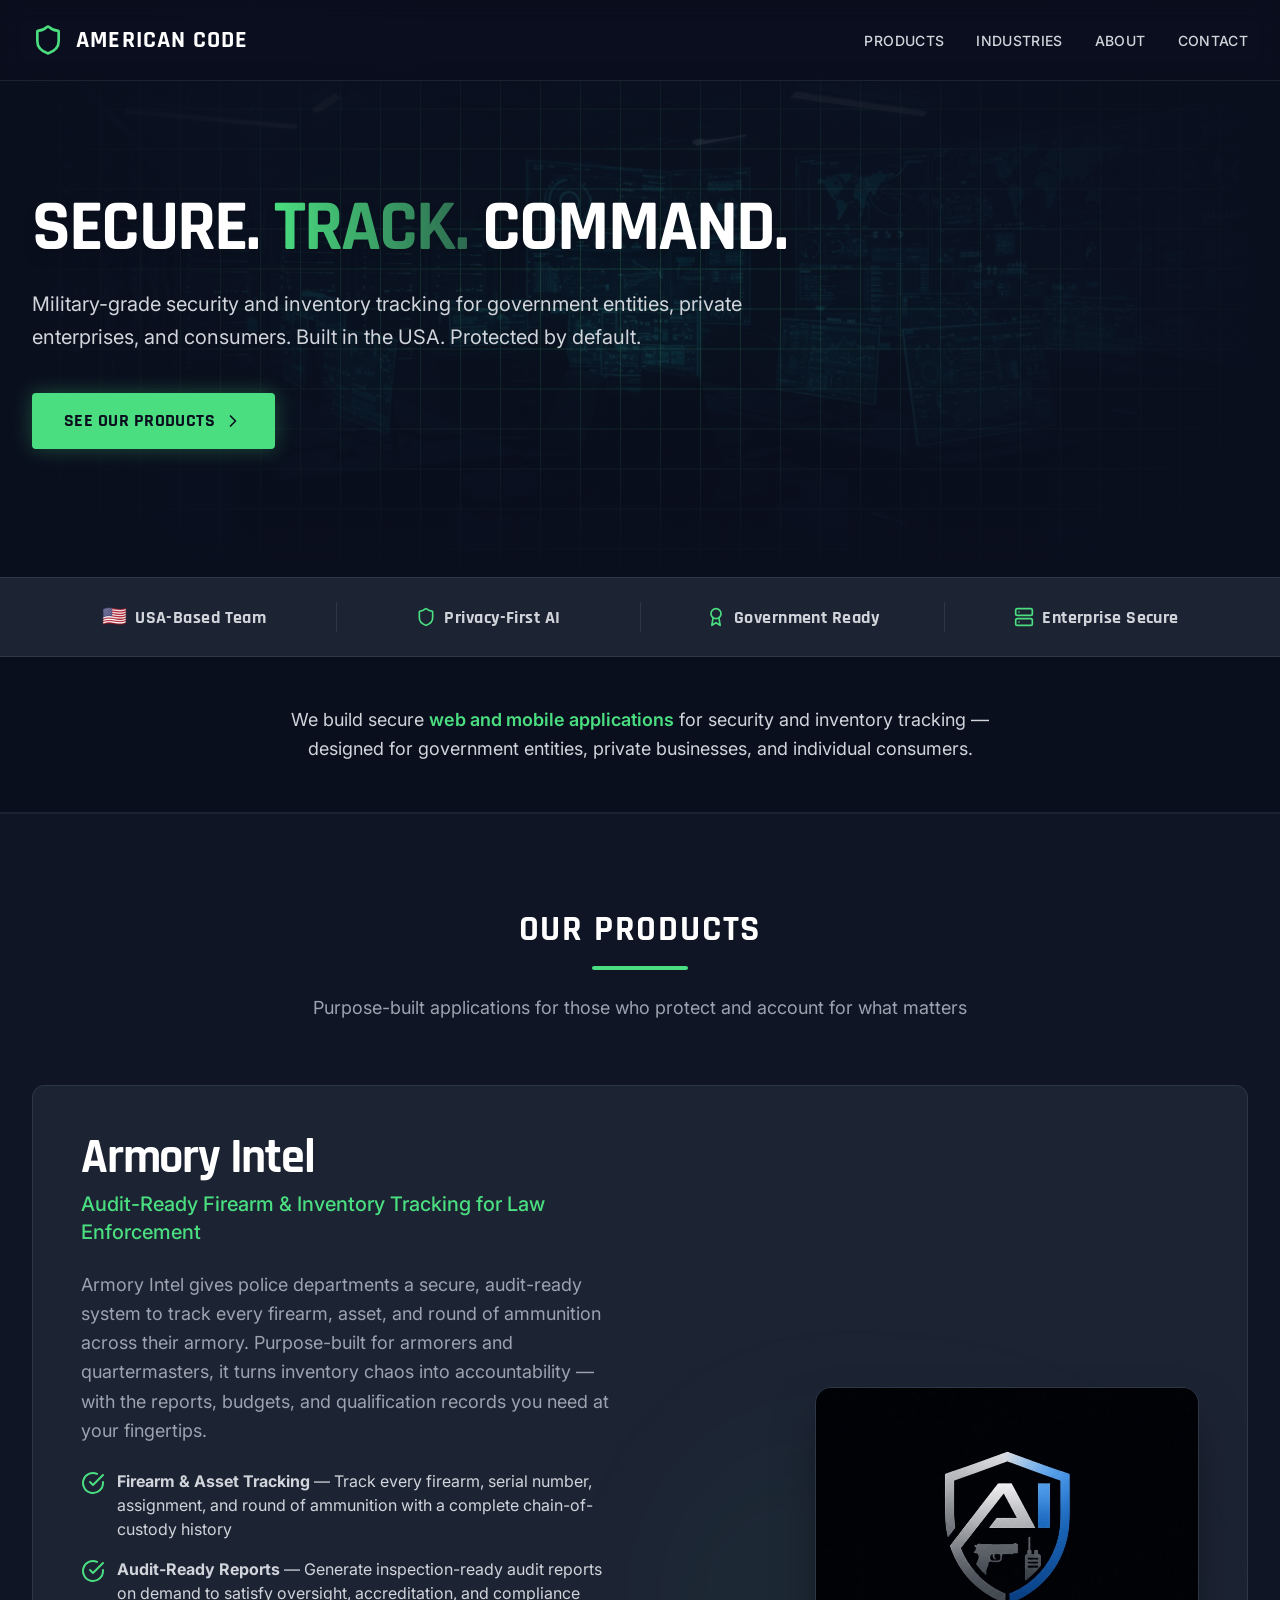
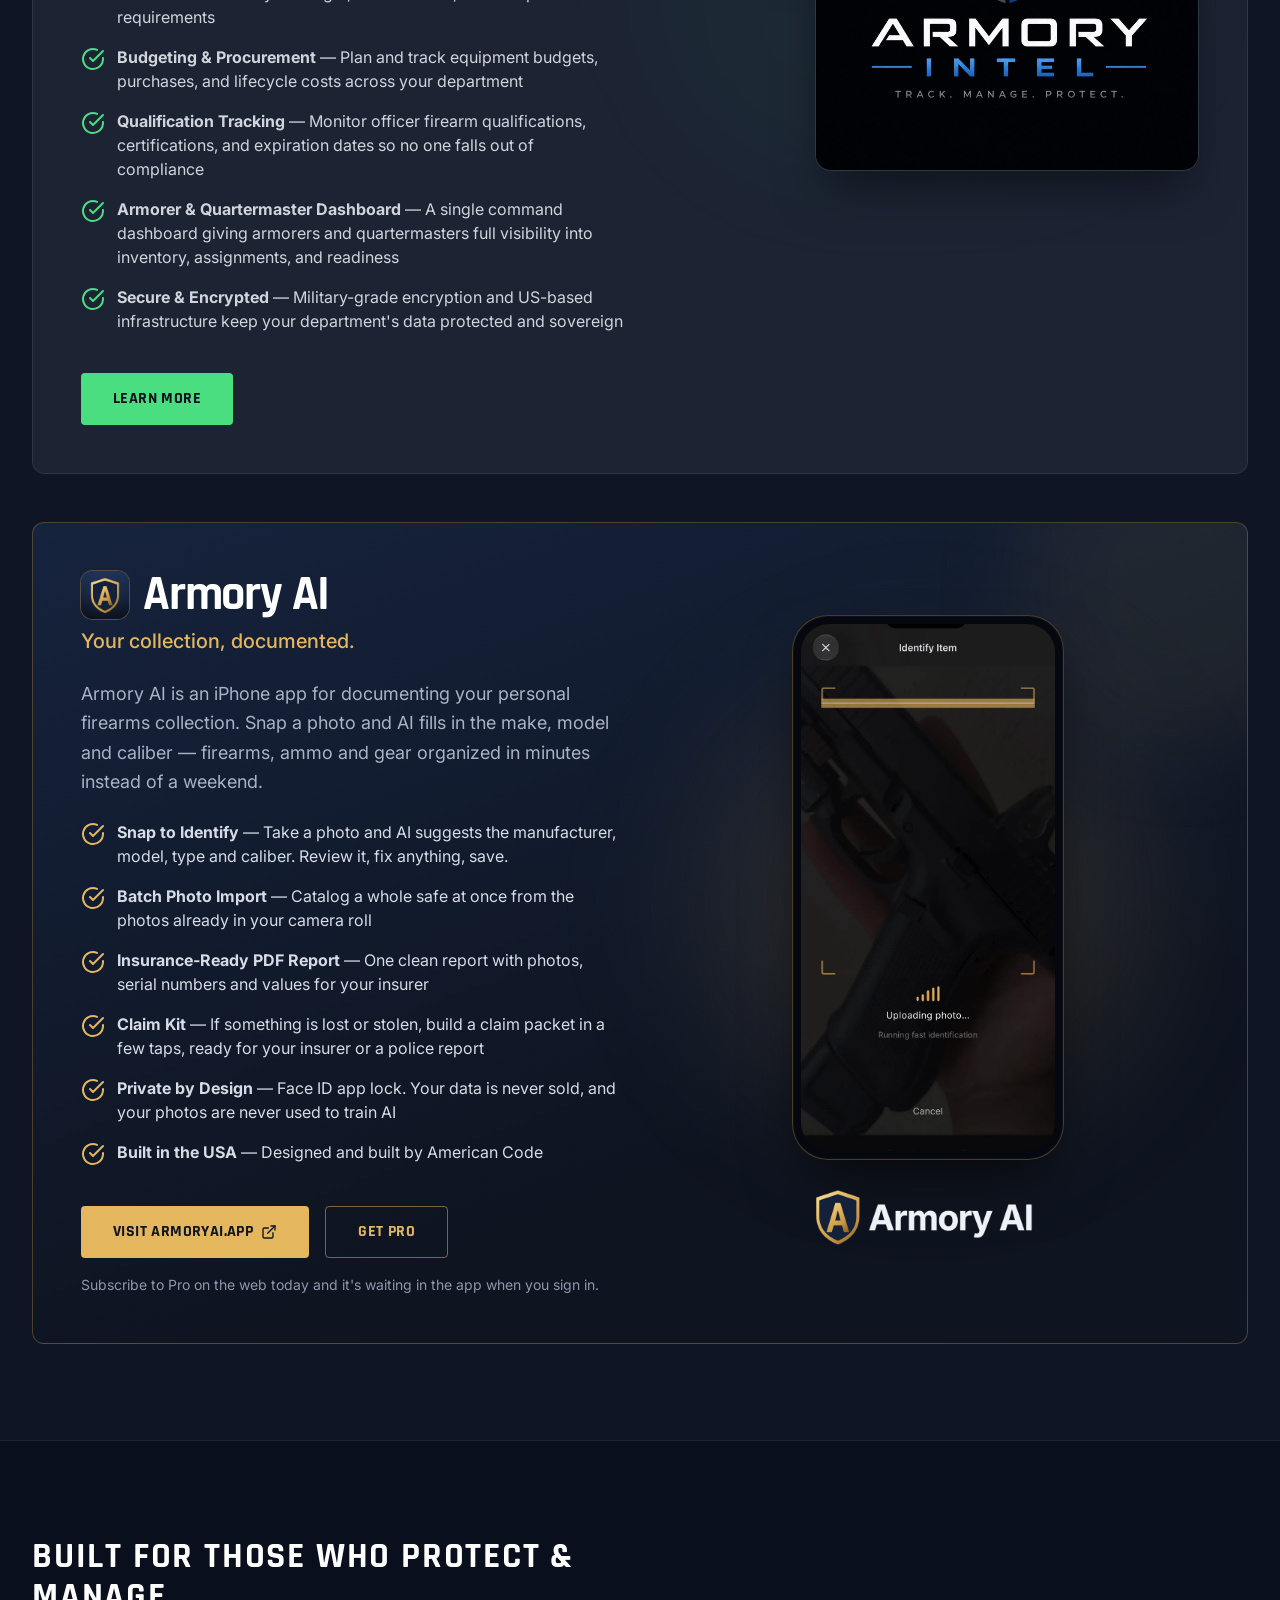
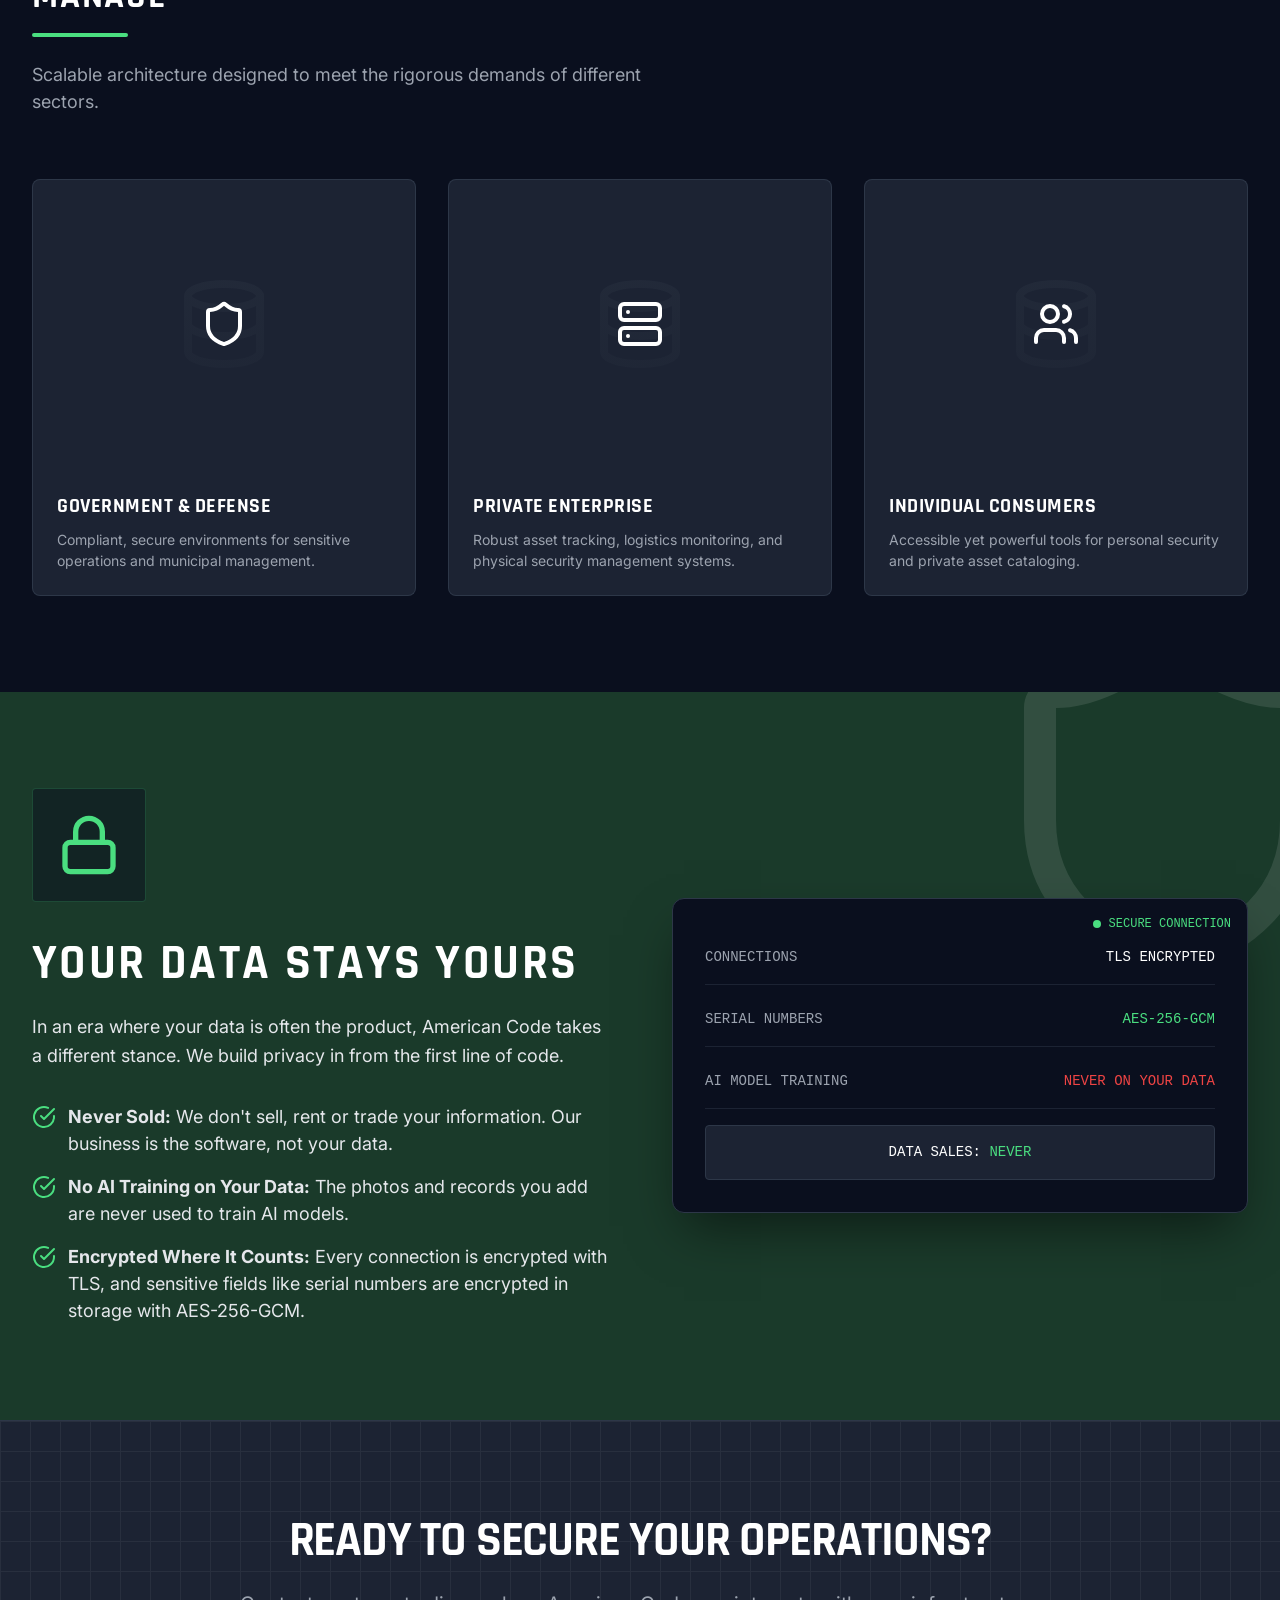
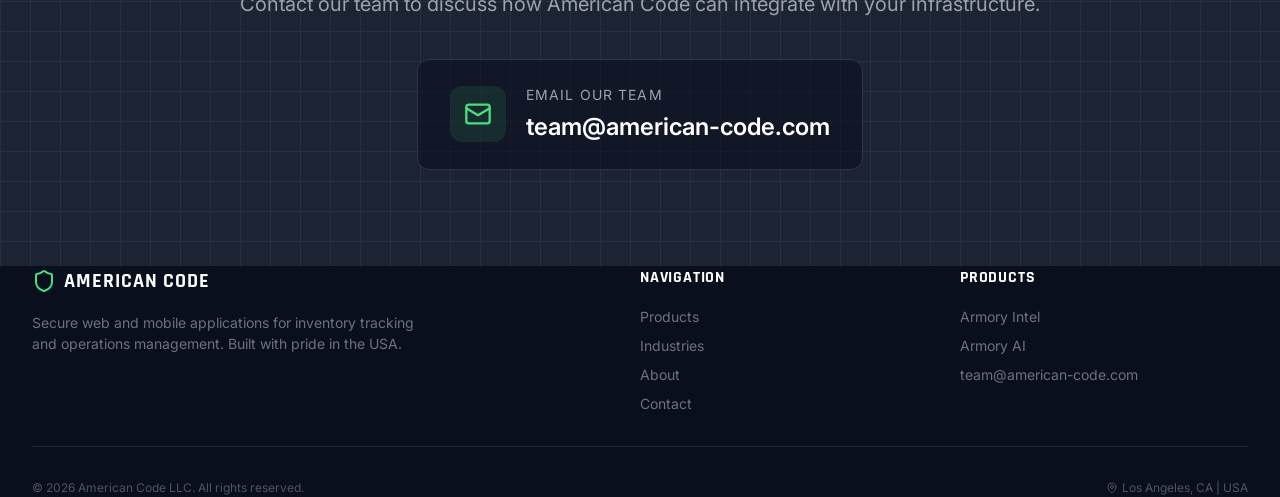
==== commit c9a001b9: "Privacy section: only claims we can back up (TLS, encrypted serials, never sold, no AI training)" ====
--- a/index.html
+++ b/index.html
@@ -228,21 +228,21 @@
         <div class="privacy-copy">
           <div class="lock-box"><svg class="icon icon-16 green"><use href="#i-lock"/></svg></div>
           <h2>Your Data Stays Yours</h2>
-          <p class="privacy-lede">In an era where your data is often the product, American Code takes a different stance. Our infrastructure is built on absolute data sovereignty.</p>
+          <p class="privacy-lede">In an era where your data is often the product, American Code takes a different stance. We build privacy in from the first line of code.</p>
           <ul class="checks checks-lg">
-            <li><svg class="icon icon-6 green"><use href="#i-check"/></svg><span><strong>No Default AI Training:</strong> Your private data is never used to train our models without explicit consent.</span></li>
-            <li><svg class="icon icon-6 green"><use href="#i-check"/></svg><span><strong>US-Only Infrastructure:</strong> All data is stored and processed within the United States.</span></li>
-            <li><svg class="icon icon-6 green"><use href="#i-check"/></svg><span><strong>End-to-End Encryption:</strong> Information is secured both in transit and at rest.</span></li>
+            <li><svg class="icon icon-6 green"><use href="#i-check"/></svg><span><strong>Never Sold:</strong> We don't sell, rent or trade your information. Our business is the software, not your data.</span></li>
+            <li><svg class="icon icon-6 green"><use href="#i-check"/></svg><span><strong>No AI Training on Your Data:</strong> The photos and records you add are never used to train AI models.</span></li>
+            <li><svg class="icon icon-6 green"><use href="#i-check"/></svg><span><strong>Encrypted Where It Counts:</strong> Every connection is encrypted with TLS, and sensitive fields like serial numbers are encrypted in storage with AES-256-GCM.</span></li>
           </ul>
         </div>
         <div class="privacy-panel-wrap">
           <div class="terminal">
             <div class="terminal-status"><span class="dot"></span>SECURE CONNECTION</div>
             <div class="terminal-rows">
-              <div class="trow"><span>ENCRYPTION PROTOCOL</span><span class="white">AES-256-GCM</span></div>
-              <div class="trow"><span>DATA SOVEREIGNTY</span><span class="green">USA [VERIFIED]</span></div>
-              <div class="trow"><span>AI MODEL TRAINING</span><span class="red">DISABLED BY DEFAULT</span></div>
-              <div class="tfoot">SYSTEM COMPLIANCE: <span class="green">100%</span></div>
+              <div class="trow"><span>CONNECTIONS</span><span class="white">TLS ENCRYPTED</span></div>
+              <div class="trow"><span>SERIAL NUMBERS</span><span class="green">AES-256-GCM</span></div>
+              <div class="trow"><span>AI MODEL TRAINING</span><span class="red">NEVER ON YOUR DATA</span></div>
+              <div class="tfoot">DATA SALES: <span class="green">NEVER</span></div>
             </div>
           </div>
         </div>
